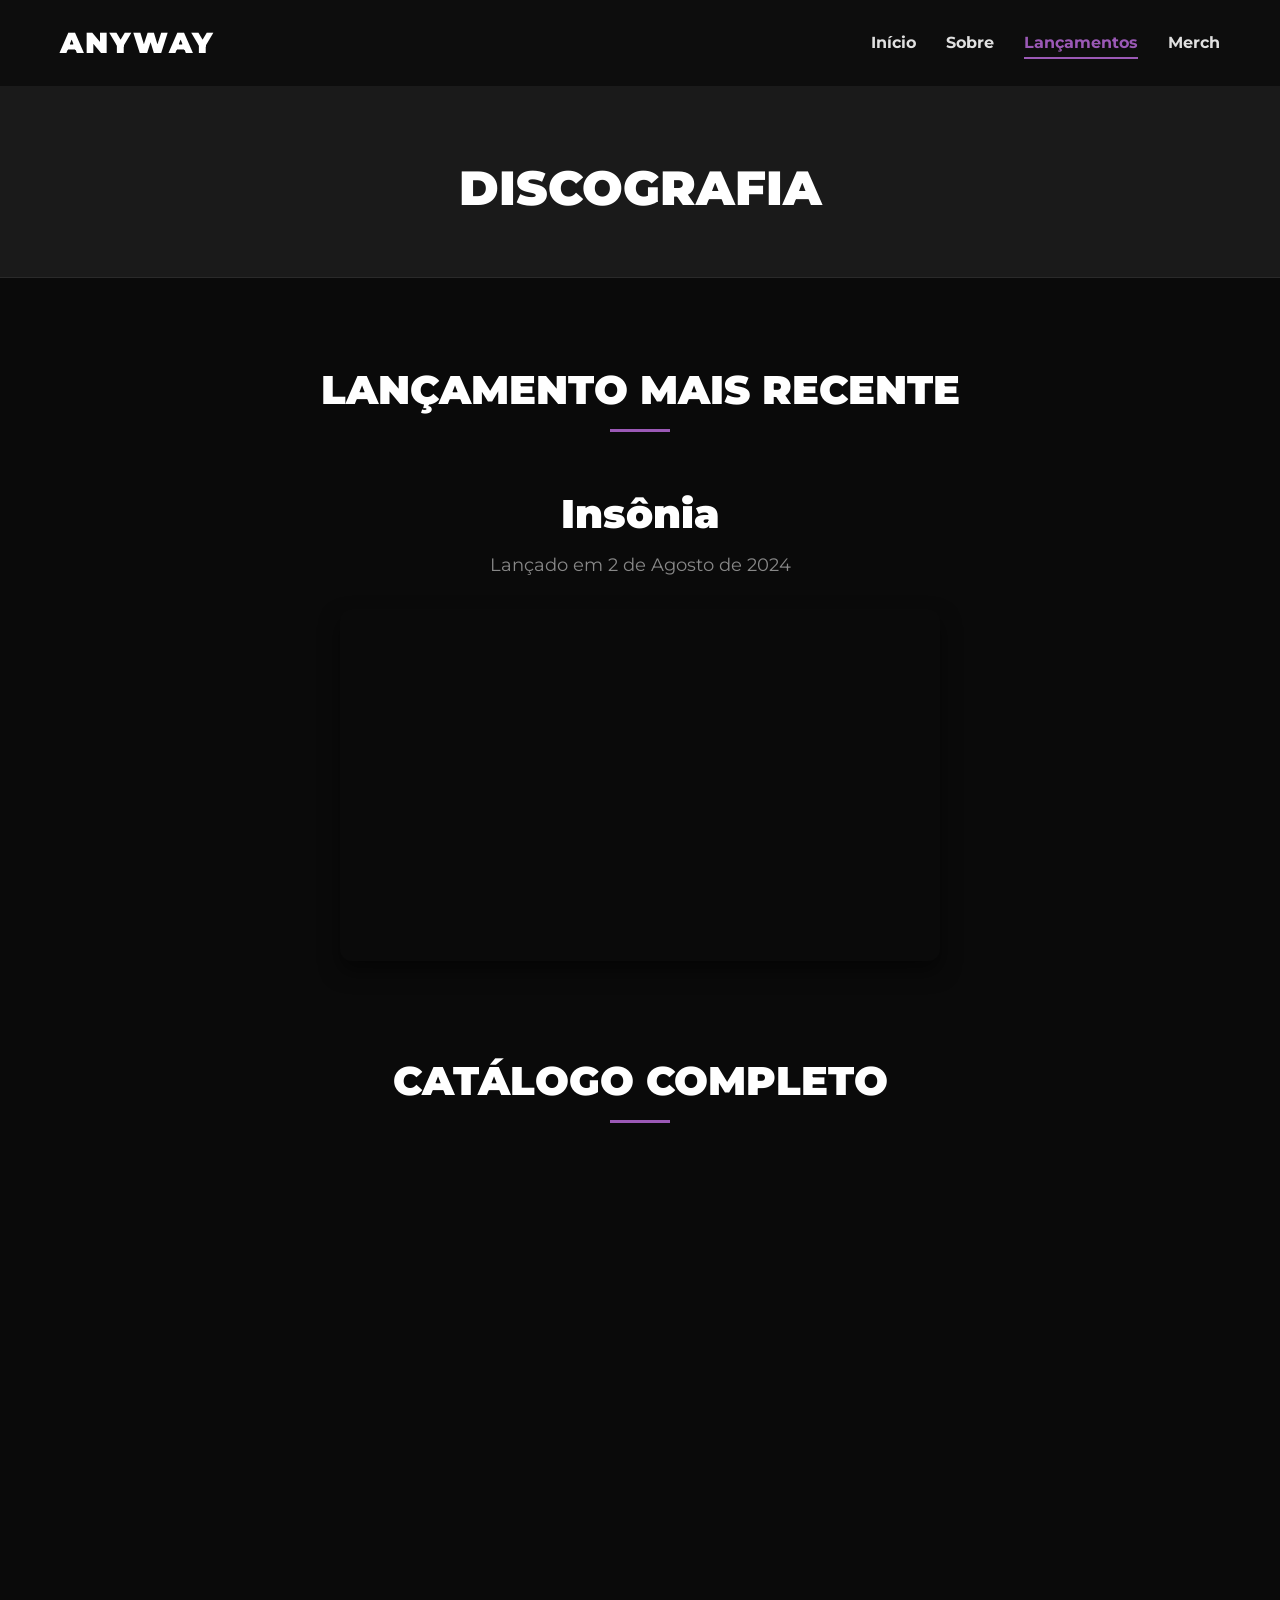
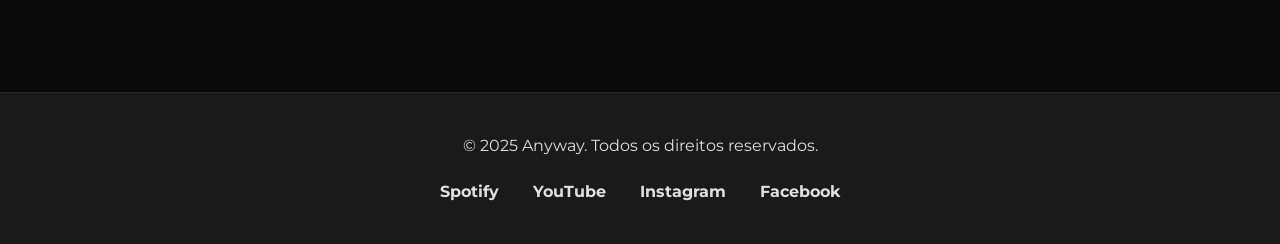
==== lancamentos.html @ 99555095 "Add files via upload" ====
<!DOCTYPE html>
<html lang="pt-br">
<head>
    <meta charset="UTF-8">
    <meta name="viewport" content="width=device-width, initial-scale=1.0">
    <title>Anyway - Lançamentos</title>
    <link rel="stylesheet" href="style.css">
    <link rel="preconnect" href="https://fonts.googleapis.com">
    <link rel="preconnect" href="https://fonts.gstatic.com" crossorigin>
    <link href="https://fonts.googleapis.com/css2?family=Montserrat:wght@400;700;900&display=swap" rel="stylesheet">
</head>
<body>

    <header class="main-header">
        <div class="container">
            <a href="index.html" class="band-logo">ANYWAY</a>
            <nav class="main-nav">
                <ul>
                    <li><a href="index.html">Início</a></li>
                    <li><a href="sobre.html">Sobre</a></li>
                    <li><a href="lancamentos.html" class="active">Lançamentos</a></li>
                    <li><a href="merch.html">Merch</a></li>
                </ul>
            </nav>
        </div>
    </header>

    <main>
        <section class="page-title-section">
            <div class="container">
                <h1>DISCOGRAFIA</h1>
            </div>
        </section>

        <div class="container page-content">
            
            <section class="section-block reveal">
                <h2 class="section-title">LANÇAMENTO MAIS RECENTE</h2>
                
                <div style="max-width: 600px; margin: 0 auto; text-align: center;">
                    <h3 style="font-size: 2.5rem; font-weight: 900; margin-bottom: 5px; color: var(--color-heading);">Insônia</h3>
                    <p style="color: #888; margin-bottom: 30px; font-size: 1.1rem;">Lançado em 2 de Agosto de 2024</p>
                    <iframe style="border-radius:12px; box-shadow: 0 10px 20px rgba(0,0,0,0.5);" src="https://open.spotify.com/embed/track/1YH6Pzb7WUKvdwqo5PkIpc?utm_source=generator" width="100%" height="352" frameBorder="0" allowfullscreen="" allow="autoplay; clipboard-write; encrypted-media; fullscreen; picture-in-picture" loading="lazy"></iframe>
                </div>
            </section>

            <section class="section-block reveal">
                <h2 class="section-title">CATÁLOGO COMPLETO</h2>
                
                <div class="releases-grid" style="grid-template-columns: repeat(auto-fit, minmax(300px, 1fr)); align-items: start;">
                    
                    <div class="release-embed-item reveal" style="transition: transform 0.3s ease;">
                        <iframe style="border-radius:12px" src="https://open.spotify.com/embed/track/1YH6Pzb7WUKvdwqo5PkIpc?utm_source=generator" width="100%" height="352" frameBorder="0" allowfullscreen="" allow="autoplay; clipboard-write; encrypted-media; fullscreen; picture-in-picture" loading="lazy"></iframe>
                    </div>

                    <div class="release-embed-item reveal" style="transition: transform 0.3s ease;">
                        <iframe data-testid="embed-iframe" style="border-radius:12px" src="https://open.spotify.com/embed/track/2dRu3EhPDrCPJc0m8TDuQn?utm_source=generator" width="100%" height="352" frameBorder="0" allowfullscreen="" allow="autoplay; clipboard-write; encrypted-media; fullscreen; picture-in-picture" loading="lazy"></iframe>
                    </div>

                </div>
            </section>
        </div>
    </main>

    <footer class="main-footer">
        <div class="container">
            <p>© 2025 Anyway. Todos os direitos reservados.</p>
            <div class="social-links">
                <a href="https://open.spotify.com/intl-pt/artist/21cmnCgzTt7ZYPJB0TRyvt?si=PkerDkOZT9qXnSkQQWX2hg" target="_blank">Spotify</a>
                <a href="https://www.youtube.com/@bandanyway" target="_blank">YouTube</a>
                <a href="https://www.instagram.com/bandanyway/" target="_blank">Instagram</a>
                <a href="#" target="_blank">Facebook</a>
            </div>
        </div>
    </footer>

    <script>
        // --- EFEITO DE REVEAL (FADE-IN NO SCROLL) ---
        const observer = new IntersectionObserver((entries) => {
            entries.forEach((entry) => {
                if (entry.isIntersecting) {
                    entry.target.classList.add('active');
                }
            });
        }, { threshold: 0.1 });

        const hiddenElements = document.querySelectorAll('.reveal');
        hiddenElements.forEach((el) => observer.observe(el));
    </script>

</body>
</html>
---- style.css ----
/* --- CONFIGURAÇÕES GLOBAIS E VARIÁVEIS --- */
:root {
    --color-background: #0a0a0a;
    --color-surface: #1a1a1a;
    --color-text: #e0e0e0;
    --color-heading: #ffffff;
    --color-accent: #9b59b6;
    --font-main: 'Montserrat', sans-serif;
}

/* --- RESET BÁSICO --- */
* {
    margin: 0;
    padding: 0;
    box-sizing: border-box;
}

body {
    font-family: var(--font-main);
    background-color: var(--color-background);
    color: var(--color-text);
    line-height: 1.6;
}

.container {
    max-width: 1200px;
    margin: 0 auto;
    padding: 0 20px;
}

h1, h2, h3 {
    color: var(--color-heading);
    font-weight: 700;
}

a {
    color: var(--color-accent);
    text-decoration: none;
    transition: color 0.3s ease;
}

a:hover {
    color: var(--color-heading);
}

img {
    max-width: 100%;
    height: auto;
    display: block;
}

.text-center {
    text-align: center;
    margin-top: 30px;
}

/* --- CABEÇALHO (HEADER) --- */
.main-header {
    background-color: rgba(10, 10, 10, 0.8);
    backdrop-filter: blur(10px);
    border-bottom: 1px solid var(--color-surface);
    padding: 20px 0;
    position: fixed;
    width: 100%;
    top: 0;
    z-index: 1000;
}

.main-header .container {
    display: flex;
    justify-content: space-between;
    align-items: center;
    position: relative;
}

.band-logo {
    font-size: 1.8rem;
    font-weight: 900;
    letter-spacing: 2px;
    color: var(--color-heading);
}

.band-logo:hover {
    color: var(--color-accent);
}

.main-nav ul {
    list-style: none;
    display: flex;
    gap: 30px;
}

.main-nav a {
    color: var(--color-text);
    font-weight: 700;
    font-size: 1rem;
    padding-bottom: 5px;
    border-bottom: 2px solid transparent;
}

.main-nav a:hover {
    color: var(--color-heading);
    border-bottom-color: var(--color-accent);
}

.main-nav a.active {
    color: var(--color-accent);
    border-bottom-color: var(--color-accent);
}

/* --- SEÇÃO HERO E EFEITO BLUR --- */
.hero-section {
    position: relative;
    height: 80vh;
    display: flex;
    align-items: center;
    justify-content: center;
    text-align: center;
    padding: 0 20px;
    margin-top: 80px;
    overflow: hidden;
}

.hero-image-placeholder {
    position: absolute;
    top: -5%;
    left: -5%;
    width: 110%;
    height: 110%;
    background: linear-gradient(rgba(0,0,0,0.6), rgba(10,10,10,0.9)), url('img/banda_toda.jpg') no-repeat center center/cover;
    z-index: -1;
    transition: filter 0.1s ease-out;
}

.hero-text h1 {
    font-size: 4rem;
    font-weight: 900;
    text-transform: uppercase;
    letter-spacing: 3px;
    margin-bottom: 10px;
}

.hero-text p {
    font-size: 1.2rem;
    margin-bottom: 30px;
}

.btn-cta {
    background-color: var(--color-accent);
    color: var(--color-heading);
    padding: 15px 30px;
    font-weight: 700;
    text-transform: uppercase;
    border-radius: 5px;
    transition: transform 0.3s ease, background-color 0.3s ease;
    border: none;
    cursor: pointer;
}

.btn-cta:hover {
    background-color: var(--color-heading);
    color: var(--color-background);
    transform: scale(1.05);
}

/* --- CONTEÚDO DA PÁGINA --- */
.page-content {
    padding: 80px 20px;
}

.section-block {
    margin-bottom: 80px;
}

.section-title {
    text-align: center;
    font-size: 2.5rem;
    font-weight: 900;
    margin-bottom: 50px;
    position: relative;
    padding-bottom: 10px;
}

.section-title::after {
    content: '';
    position: absolute;
    bottom: 0;
    left: 50%;
    transform: translateX(-50%);
    width: 60px;
    height: 3px;
    background-color: var(--color-accent);
}

/* --- GRID DE NOTÍCIAS --- */
.news-grid {
    display: grid;
    grid-template-columns: repeat(auto-fit, minmax(320px, 1fr));
    gap: 30px;
}

.news-item {
    background-color: var(--color-surface);
    border: 1px solid #2a2a2a;
    border-radius: 5px;
    overflow: hidden;
    transition: transform 0.3s ease, box-shadow 0.3s ease;
}

.news-item:hover {
    transform: translateY(-10px);
    box-shadow: 0 10px 20px rgba(0,0,0,0.5);
}

.news-image-placeholder {
    height: 250px;
    background-color: #000;
    display: flex;
    align-items: center;
    justify-content: center;
    font-style: italic;
    background-size: cover;
    background-position: center;
}

.news-content {
    padding: 25px;
}

.news-content h3 {
    margin-bottom: 10px;
    font-size: 1.4rem;
}

.news-date {
    font-size: 0.8rem;
    color: #888;
    margin-bottom: 15px;
}

.read-more {
    display: inline-block;
    margin-top: 15px;
    font-weight: 700;
}

/* --- BOTÃO SECUNDÁRIO --- */
.btn-secondary {
    border: 2px solid var(--color-accent);
    color: var(--color-accent);
    padding: 12px 25px;
    font-weight: 700;
    text-transform: uppercase;
    border-radius: 5px;
    display: inline-block;
}

.btn-secondary:hover {
    background-color: var(--color-accent);
    color: var(--color-heading);
}

/* --- RODAPÉ (FOOTER) --- */
.main-footer {
    background-color: var(--color-surface);
    padding: 40px 0;
    border-top: 1px solid #2a2a2a;
    text-align: center;
}

.main-footer .container {
    display: flex;
    flex-direction: column;
    align-items: center;
    gap: 20px;
}

.social-links a {
    margin: 0 15px;
    color: var(--color-text);
    font-weight: 700;
}

/* --- ESTILOS PÁGINA SOBRE --- */
.page-title-section {
    padding-top: 150px;
    padding-bottom: 50px;
    background-color: var(--color-surface);
    text-align: center;
    border-bottom: 1px solid #2a2a2a;
}

.page-title-section h1 {
    font-size: 3rem;
    font-weight: 900;
}

.left-aligned {
    text-align: left;
}
.left-aligned::after {
    left: 0;
    transform: translateX(0);
}

.about-flex-container {
    display: flex;
    gap: 50px;
    align-items: flex-start;
}

.about-image {
    flex-basis: 40%;
    min-width: 300px;
}

.about-text {
    flex-basis: 60%;
}

.about-text p {
    margin-bottom: 20px;
}

.member-slider {
    position: relative;
    max-width: 800px;
    margin: 0 auto;
    background-color: var(--color-surface);
    padding: 40px;
    border: 1px solid #2a2a2a;
    border-radius: 5px;
    overflow: hidden;
}

.slide {
    display: none;
    text-align: center;
    animation: fadeIn 0.6s;
}

.slide.active {
    display: block;
}

@keyframes fadeIn {
    from { opacity: 0; }
    to { opacity: 1; }
}

.slide-photo {
    max-width: 300px;
    height: 300px;
    margin: 0 auto 30px auto;
}

.slide-photo img {
    width: 100%;
    height: 100%;
    object-fit: cover;
    border-radius: 50%;
    border: 4px solid var(--color-accent);
}

.slide-info h3 {
    font-size: 2rem;
    font-weight: 900;
}

.slide-info .member-role {
    display: block;
    color: var(--color-accent);
    font-weight: 700;
    margin-bottom: 20px;
    text-transform: uppercase;
}

.slider-btn {
    position: absolute;
    top: 50%;
    transform: translateY(-50%);
    background-color: rgba(10, 10, 10, 0.5);
    border: 1px solid #444;
    color: var(--color-heading);
    font-size: 1.5rem;
    font-weight: bold;
    cursor: pointer;
    padding: 10px 15px;
    border-radius: 50%;
    z-index: 10;
    transition: background-color 0.3s ease;
}

.slider-btn:hover {
    background-color: var(--color-accent);
}

#prevBtn {
    left: 20px;
}

#nextBtn {
    right: 20px;
}

.contact-grid {
    display: grid;
    grid-template-columns: 1fr 1fr;
    gap: 30px;
}

.contact-card {
    background-color: var(--color-surface);
    border: 1px solid #2a2a2a;
    padding: 30px;
    text-align: center;
    border-radius: 5px;
}

.contact-card h4 {
    font-size: 1.5rem;
    margin-bottom: 15px;
    color: var(--color-heading);
}

.contact-card p {
    margin-bottom: 20px;
}

.contact-card a {
    font-weight: bold;
    font-size: 1.1rem;
}

/* --- ESTILOS PÁGINA LANÇAMENTOS --- */
.featured-release {
    display: flex;
    gap: 40px;
    align-items: center;
    background-color: var(--color-surface);
    padding: 40px;
    border: 1px solid #2a2a2a;
    border-radius: 5px;
}

.featured-release-cover {
    flex-basis: 40%;
    min-width: 300px;
}
.featured-release-cover img {
    border-radius: 5px;
}

.featured-release-player {
    flex-basis: 60%;
}

.featured-release-player h3 {
    font-size: 2rem;
    font-weight: 900;
    margin-bottom: 5px;
}

.featured-release-player p {
    color: #888;
    margin-bottom: 20px;
}

.releases-grid {
    display: grid;
    grid-template-columns: repeat(auto-fit, minmax(250px, 1fr));
    gap: 30px;
}

.release-item {
    position: relative;
    overflow: hidden;
    border-radius: 5px;
}

.release-cover {
    transition: transform 0.4s ease;
}

.release-item:hover .release-cover {
    transform: scale(1.1);
}

.release-info {
    position: absolute;
    bottom: 0;
    left: 0;
    width: 100%;
    padding: 20px;
    background: linear-gradient(to top, rgba(0,0,0,0.9), transparent);
    color: var(--color-heading);
    transform: translateY(100%);
    transition: transform 0.4s ease;
}

.release-item:hover .release-info {
    transform: translateY(0);
}

.release-title {
    font-size: 1.5rem;
    font-weight: 700;
    margin: 0;
}

.release-year {
    font-size: 1rem;
    color: var(--color-text);
    margin-bottom: 15px;
}

.btn-listen {
    background-color: var(--color-accent);
    color: var(--color-heading);
    padding: 10px 20px;
    border-radius: 5px;
    font-weight: 700;
    text-transform: uppercase;
    display: inline-block;
    opacity: 0;
    transition: opacity 0.4s ease;
}

.release-item:hover .btn-listen {
    opacity: 1;
}

/* --- ESTILOS PÁGINA MERCH E PRODUTO --- */
.store-filters {
    display: flex;
    justify-content: center;
    gap: 15px;
    margin-bottom: 40px;
    flex-wrap: wrap;
}

.filter-btn {
    background-color: transparent;
    border: 2px solid var(--color-surface);
    color: var(--color-text);
    padding: 10px 20px;
    border-radius: 25px;
    cursor: pointer;
    font-weight: 700;
    transition: all 0.3s ease;
}

.filter-btn:hover, .filter-btn.active {
    border-color: var(--color-accent);
    color: var(--color-heading);
}

/* Grid e cards com tamanho controlado para uniformidade */
.products-grid {
    display: grid;
    grid-template-columns: repeat(auto-fill, minmax(280px, 1fr));
    gap: 30px;
    justify-content: center;
}

.product-card-link {
    text-decoration: none;
    color: inherit;
    display: block;
    max-width: 320px; /* Largura máxima do card */
    margin: 0 auto;
    width: 100%;
}

.product-card {
    transition: transform 0.3s ease, box-shadow 0.3s ease;
    height: 100%; /* Garante que o card preencha a altura da grid row */
    display: flex;
    flex-direction: column;
}

.product-card:hover {
    transform: translateY(-10px);
    box-shadow: 0 10px 20px rgba(0,0,0,0.5);
}

/* NOVA LÓGICA PARA UNIFORMIZAR O TAMANHO DAS IMAGENS */
.product-image-container {
    position: relative;
    overflow: hidden;
    border-radius: 5px 5px 0 0;
    height: 320px; /* Força uma altura padrão para todos os produtos */
    background-color: var(--color-surface); /* Fundo padrão para preencher espaços vazios */
    display: flex;
    align-items: center;
    justify-content: center;
}

.product-image,
.product-image-hover {
    width: 100%;
    height: 100%; /* Força a imagem a preencher a altura do contêiner */
    object-fit: cover; /* A imagem é enquadrada e cortada para preencher o espaço sem esticar. */
    transition: opacity 0.4s ease;
    position: absolute; /* Para o hover funcionar perfeitamente em cima da outra */
    top: 0;
    left: 0;
}

.product-image-hover {
    opacity: 0;
}

/* Correção do efeito fantasma, garantindo que a imagem principal suma totalmente */
.product-card:hover .product-image {
    opacity: 0;
}

.product-card:hover .product-image-hover {
    opacity: 1;
}

.product-info {
    background-color: var(--color-surface);
    padding: 20px;
    text-align: center;
    border-radius: 0 0 5px 5px;
    flex-grow: 1; /* Faz a área de info preencher a altura restante */
    display: flex;
    flex-direction: column;
    justify-content: space-between;
}

.product-name {
    font-size: 1.2rem;
    margin-bottom: 10px;
    color: var(--color-heading);
}

.product-price {
    font-size: 1.5rem;
    color: var(--color-accent);
    font-weight: 900;
    margin-bottom: 20px;
}

.btn-details {
    display: inline-block;
    border: 2px solid var(--color-accent);
    color: var(--color-accent);
    padding: 12px 25px;
    width: 100%; /* Preenche a largura do card */
    font-weight: 700;
    text-transform: uppercase;
    border-radius: 5px;
    transition: all 0.3s ease;
}

.product-card:hover .btn-details {
    background-color: var(--color-accent);
    color: var(--color-heading);
}

/* Estilos específicos para a página interna de detalhes do produto */
.product-details-grid {
    display: grid;
    grid-template-columns: 1fr 1fr;
    gap: 50px;
    padding-top: 50px;
}

.product-gallery {
    position: relative;
    width: 100%;
    border-radius: 5px;
    overflow: hidden;
    box-shadow: 0 5px 15px rgba(0,0,0,0.3);
}

.gallery-slide {
    display: none;
    width: 100%;
}

.gallery-slide.active {
    display: block;
}

.gallery-btn {
    position: absolute;
    top: 50%;
    transform: translateY(-50%);
    background-color: rgba(10, 10, 10, 0.7);
    border: 1px solid #444;
    color: var(--color-heading);
    font-size: 1.5rem;
    font-weight: bold;
    cursor: pointer;
    padding: 10px 15px;
    border-radius: 50%;
    z-index: 10;
    transition: background-color 0.3s ease;
}

.gallery-btn:hover {
    background-color: var(--color-accent);
}

#prevGalleryBtn { left: 10px; }
#nextGalleryBtn { right: 10px; }

.product-page-title {
    font-size: 2.5rem;
    font-weight: 900;
    margin-bottom: 10px;
}

.product-page-price {
    font-size: 1.8rem;
    color: var(--color-accent);
    margin-bottom: 20px;
    font-weight: 700;
}

.product-page-description {
    margin-bottom: 30px;
}

.form-divider {
    border: none;
    height: 1px;
    background-color: #2a2a2a;
    margin: 30px 0;
}

.form-group {
    margin-bottom: 20px;
}

.form-group label {
    display: block;
    margin-bottom: 8px;
    font-weight: 700;
    color: var(--color-text);
}

.form-group input,
.form-group select {
    width: 100%;
    padding: 12px;
    background-color: var(--color-surface);
    border: 1px solid #2a2a2a;
    border-radius: 5px;
    color: var(--color-heading);
    font-size: 1rem;
}

#submitButton {
    width: 100%;
    margin-top: 20px;
}

/* --- ANIMAÇÕES DE SCROLL (REVEAL) --- */
.reveal {
    opacity: 0;
    transform: translateY(40px);
    transition: all 0.8s ease-out;
}

.reveal.active {
    opacity: 1;
    transform: translateY(0);
}

/* --- RESPONSIVIDADE --- */
@media (max-width: 992px) {
    .about-flex-container {
        flex-direction: column;
    }
    .featured-release {
        flex-direction: column;
    }
    .featured-release-cover {
        width: 100%;
        max-width: 500px;
    }
    .product-details-grid {
        grid-template-columns: 1fr;
    }
}

@media (max-width: 768px) {
    .main-header .container {
        flex-direction: column;
        gap: 20px;
    }
    .hero-text h1 {
        font-size: 2.5rem;
    }
    .contact-grid {
        grid-template-columns: 1fr;
    }
}
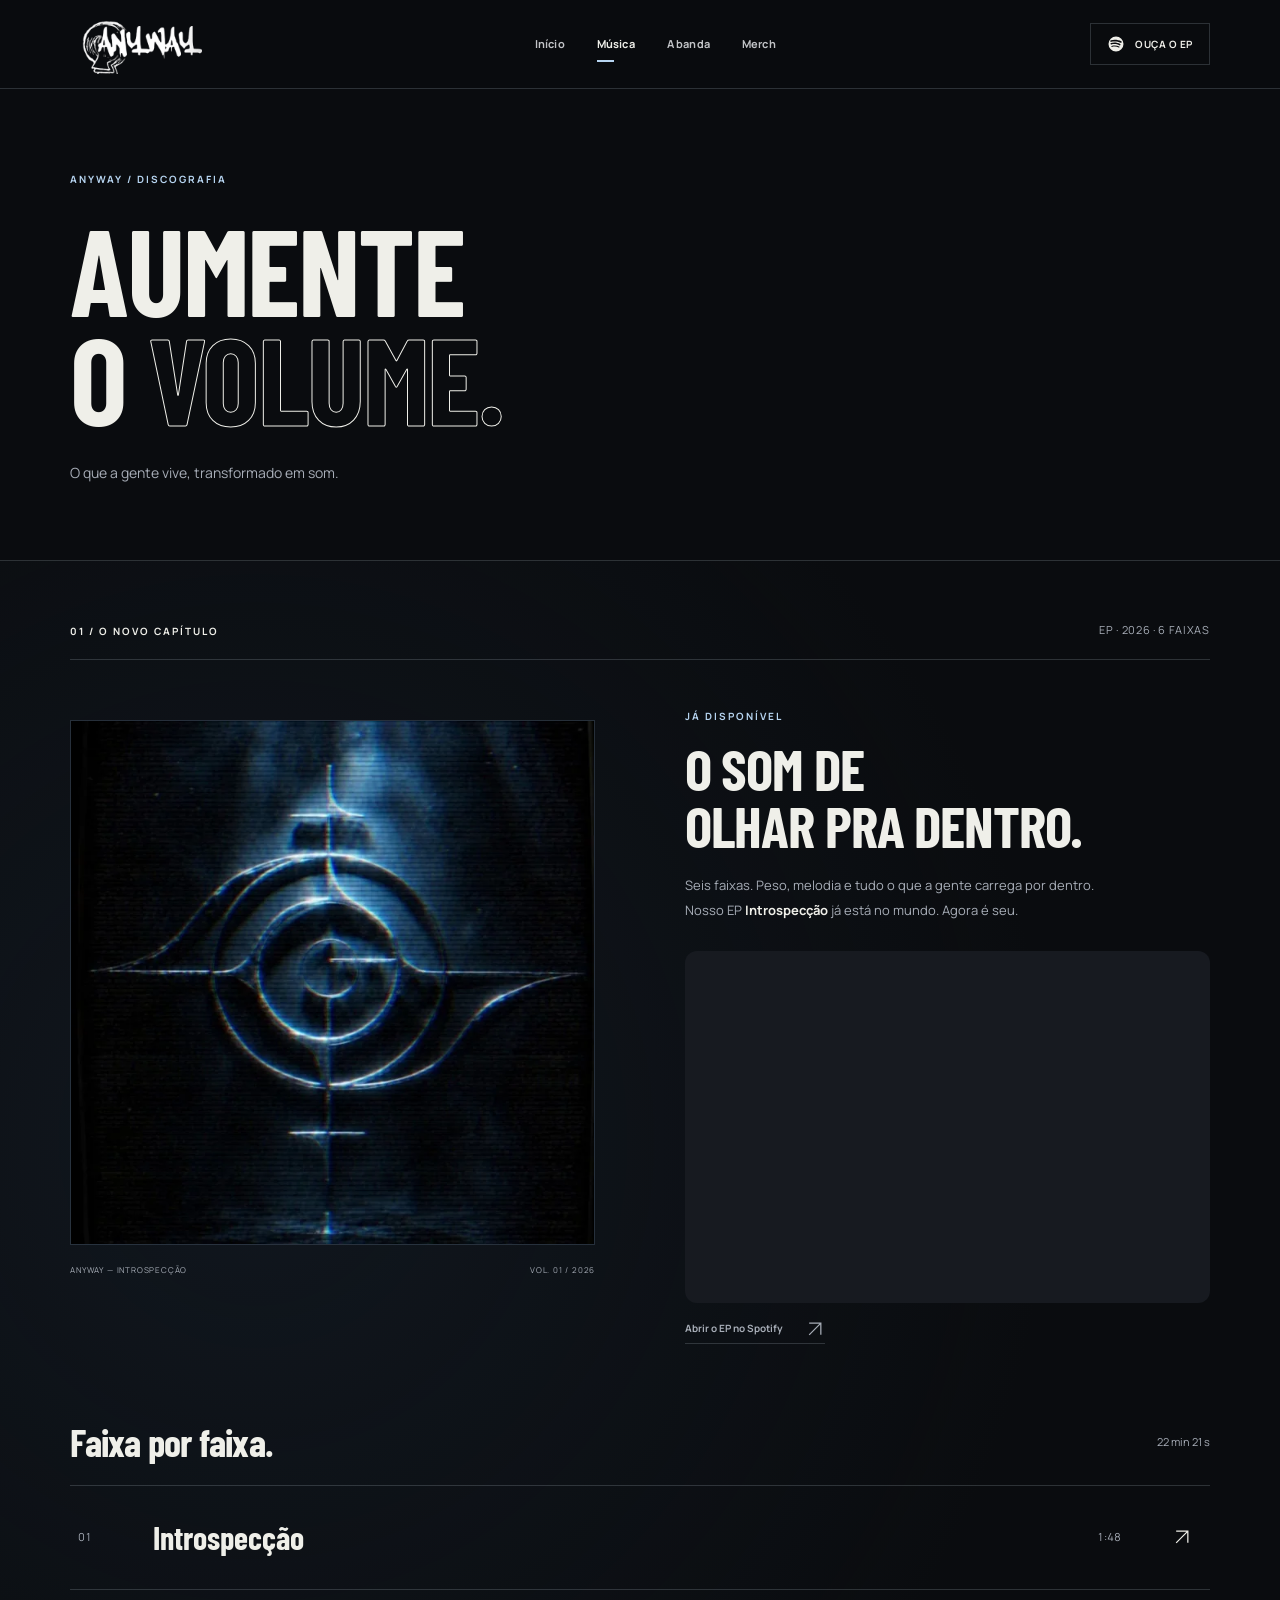
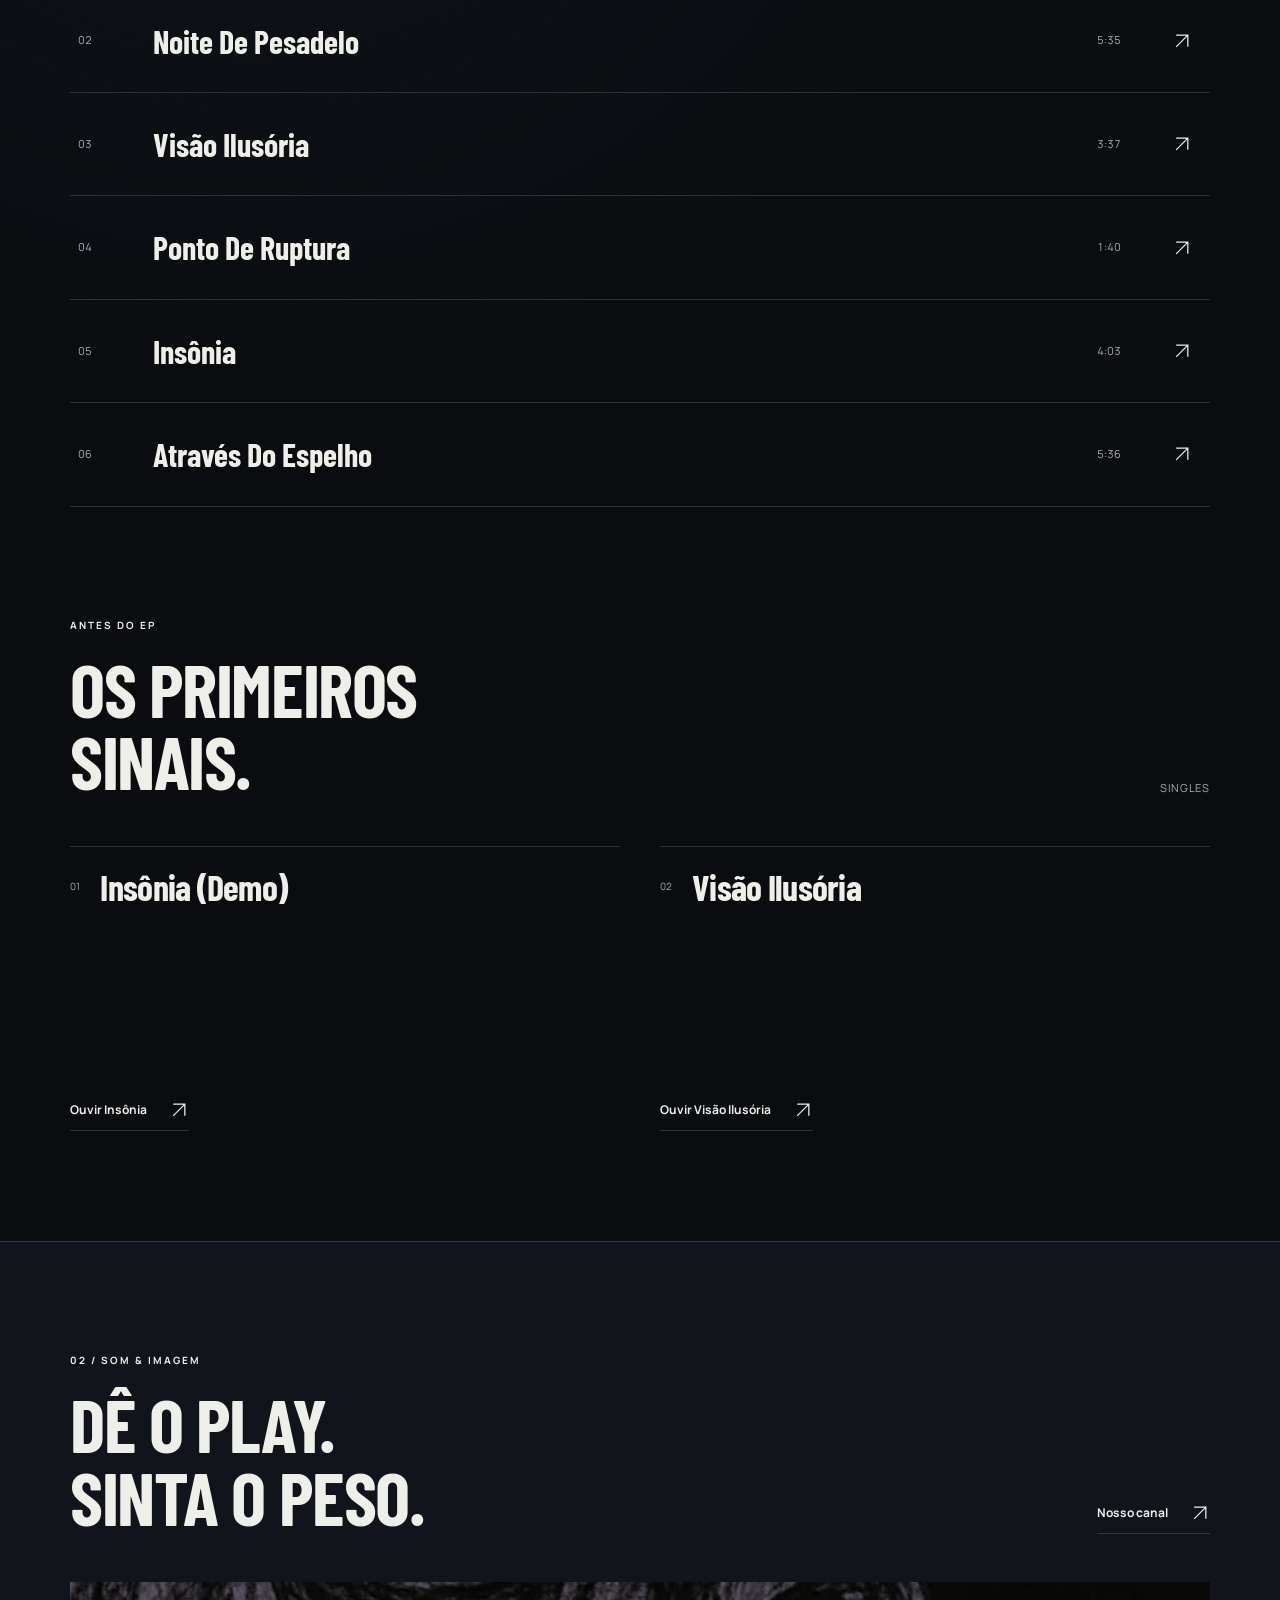
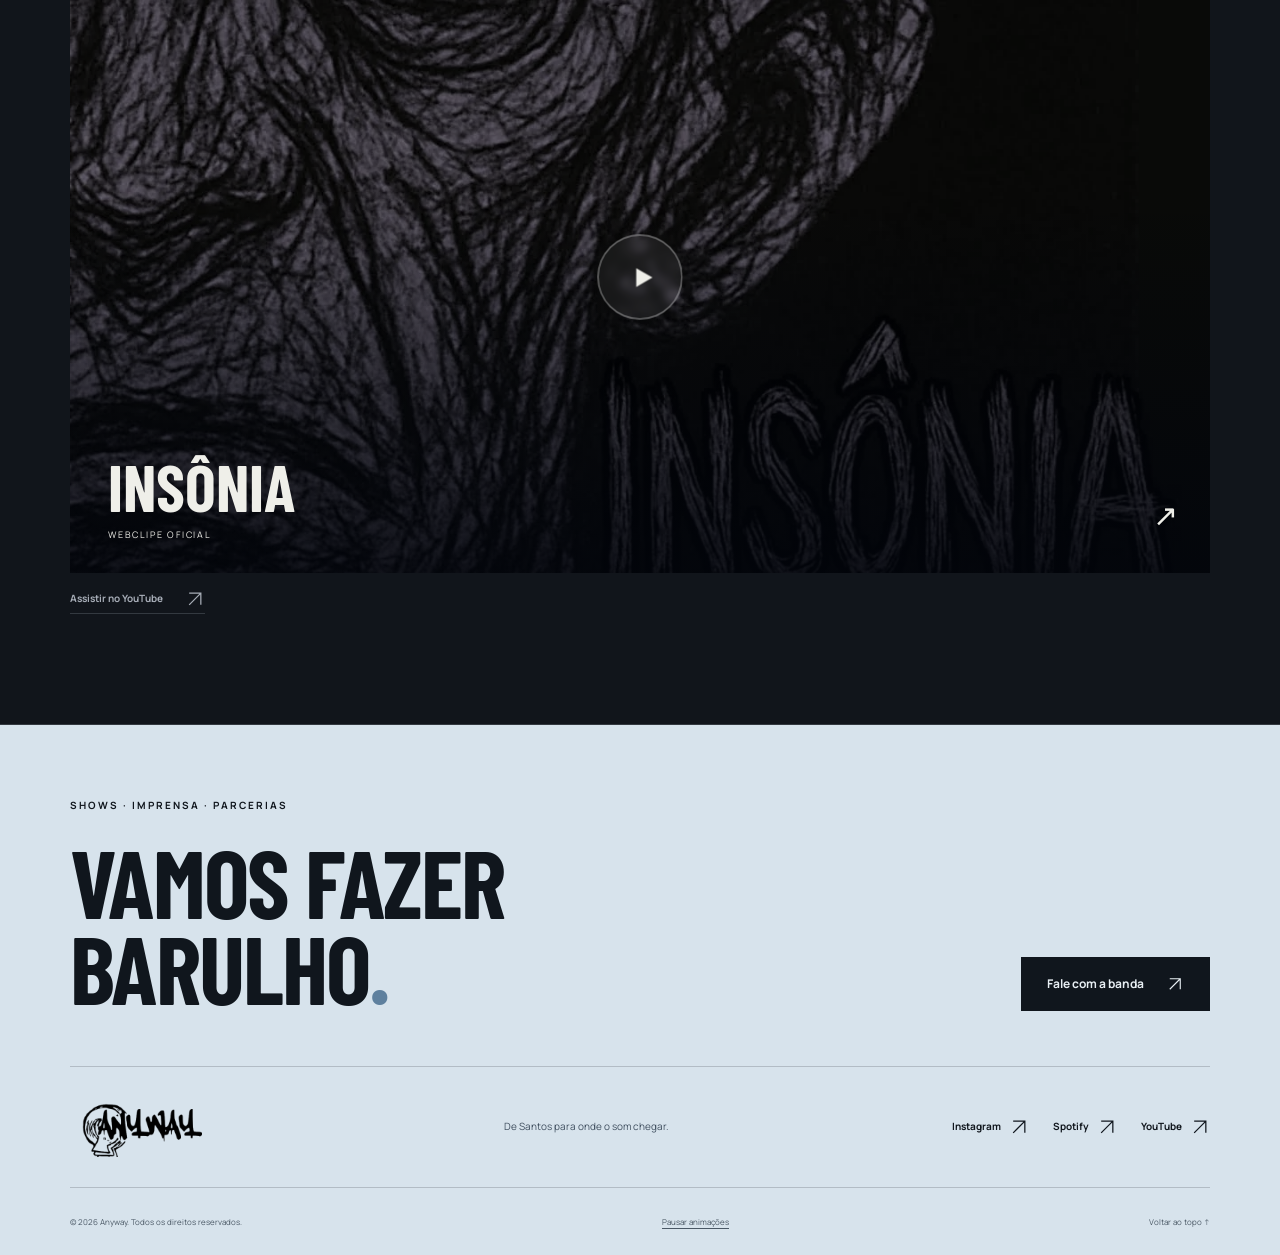
==== commit a2cc0a63: "Redesign Anyway site around Introspecção EP Modernize all pages with responsive layouts, parallax an" ====
--- a/lancamentos.html
+++ b/lancamentos.html
@@ -1,92 +1,261 @@
-<!DOCTYPE html>
-<html lang="pt-br">
-<head>
-    <meta charset="UTF-8">
-    <meta name="viewport" content="width=device-width, initial-scale=1.0">
-    <title>Anyway - Lançamentos</title>
-    <link rel="stylesheet" href="style.css">
-    <link rel="preconnect" href="https://fonts.googleapis.com">
-    <link rel="preconnect" href="https://fonts.gstatic.com" crossorigin>
-    <link href="https://fonts.googleapis.com/css2?family=Montserrat:wght@400;700;900&display=swap" rel="stylesheet">
-</head>
-<body>
-
-    <header class="main-header">
-        <div class="container">
-            <a href="index.html" class="band-logo">ANYWAY</a>
-            <nav class="main-nav">
-                <ul>
-                    <li><a href="index.html">Início</a></li>
-                    <li><a href="sobre.html">Sobre</a></li>
-                    <li><a href="lancamentos.html" class="active">Lançamentos</a></li>
-                    <li><a href="merch.html">Merch</a></li>
-                </ul>
-            </nav>
-        </div>
-    </header>
-
-    <main>
-        <section class="page-title-section">
-            <div class="container">
-                <h1>DISCOGRAFIA</h1>
-            </div>
-        </section>
-
-        <div class="container page-content">
-            
-            <section class="section-block reveal">
-                <h2 class="section-title">LANÇAMENTO MAIS RECENTE</h2>
-                
-                <div style="max-width: 600px; margin: 0 auto; text-align: center;">
-                    <h3 style="font-size: 2.5rem; font-weight: 900; margin-bottom: 5px; color: var(--color-heading);">Insônia</h3>
-                    <p style="color: #888; margin-bottom: 30px; font-size: 1.1rem;">Lançado em 2 de Agosto de 2024</p>
-                    <iframe style="border-radius:12px; box-shadow: 0 10px 20px rgba(0,0,0,0.5);" src="https://open.spotify.com/embed/track/1YH6Pzb7WUKvdwqo5PkIpc?utm_source=generator" width="100%" height="352" frameBorder="0" allowfullscreen="" allow="autoplay; clipboard-write; encrypted-media; fullscreen; picture-in-picture" loading="lazy"></iframe>
-                </div>
-            </section>
-
-            <section class="section-block reveal">
-                <h2 class="section-title">CATÁLOGO COMPLETO</h2>
-                
-                <div class="releases-grid" style="grid-template-columns: repeat(auto-fit, minmax(300px, 1fr)); align-items: start;">
-                    
-                    <div class="release-embed-item reveal" style="transition: transform 0.3s ease;">
-                        <iframe style="border-radius:12px" src="https://open.spotify.com/embed/track/1YH6Pzb7WUKvdwqo5PkIpc?utm_source=generator" width="100%" height="352" frameBorder="0" allowfullscreen="" allow="autoplay; clipboard-write; encrypted-media; fullscreen; picture-in-picture" loading="lazy"></iframe>
-                    </div>
-
-                    <div class="release-embed-item reveal" style="transition: transform 0.3s ease;">
-                        <iframe data-testid="embed-iframe" style="border-radius:12px" src="https://open.spotify.com/embed/track/2dRu3EhPDrCPJc0m8TDuQn?utm_source=generator" width="100%" height="352" frameBorder="0" allowfullscreen="" allow="autoplay; clipboard-write; encrypted-media; fullscreen; picture-in-picture" loading="lazy"></iframe>
-                    </div>
-
-                </div>
-            </section>
-        </div>
-    </main>
-
-    <footer class="main-footer">
-        <div class="container">
-            <p>© 2025 Anyway. Todos os direitos reservados.</p>
-            <div class="social-links">
-                <a href="https://open.spotify.com/intl-pt/artist/21cmnCgzTt7ZYPJB0TRyvt?si=PkerDkOZT9qXnSkQQWX2hg" target="_blank">Spotify</a>
-                <a href="https://www.youtube.com/@bandanyway" target="_blank">YouTube</a>
-                <a href="https://www.instagram.com/bandanyway/" target="_blank">Instagram</a>
-                <a href="#" target="_blank">Facebook</a>
-            </div>
-        </div>
-    </footer>
-
-    <script>
-        // --- EFEITO DE REVEAL (FADE-IN NO SCROLL) ---
-        const observer = new IntersectionObserver((entries) => {
-            entries.forEach((entry) => {
-                if (entry.isIntersecting) {
-                    entry.target.classList.add('active');
-                }
-            });
-        }, { threshold: 0.1 });
-
-        const hiddenElements = document.querySelectorAll('.reveal');
-        hiddenElements.forEach((el) => observer.observe(el));
-    </script>
-
-</body>
-</html>+<!DOCTYPE html>
+<html lang="pt-BR">
+  <head>
+    <meta charset="UTF-8">
+    <meta name="viewport" content="width=device-width, initial-scale=1">
+    <meta name="theme-color" content="#0a0c0f">
+    <title>Música | Anyway — Introspecção</title>
+    <meta name="description" content="Ouça Introspecção, o EP da Anyway: seis faixas, incluindo Noite De Pesadelo, Visão Ilusória, Ponto De Ruptura, Insônia e Através Do Espelho.">
+    <link rel="canonical" href="https://bandanyway.com.br/lancamentos.html">
+    <meta property="og:type" content="website">
+    <meta property="og:locale" content="pt_BR">
+    <meta property="og:site_name" content="Anyway">
+    <meta property="og:title" content="Música | Anyway — Introspecção">
+    <meta property="og:description" content="Ouça Introspecção, o EP da Anyway: seis faixas, incluindo Noite De Pesadelo, Visão Ilusória, Ponto De Ruptura, Insônia e Através Do Espelho.">
+    <meta property="og:url" content="https://bandanyway.com.br/lancamentos.html">
+    <meta property="og:image" content="https://bandanyway.com.br/img/optimized/banda_toda.webp">
+    <meta property="og:image:alt" content="Os integrantes da banda Anyway">
+    <meta name="twitter:card" content="summary_large_image">
+    <link rel="icon" type="image/png" href="img/logo.png">
+    <link rel="preload" href="fonts/barlow-condensed-700.ttf" as="font" type="font/ttf" crossorigin>
+    <link rel="stylesheet" href="style.css?v=20261117">
+    <script src="js/catalogo.js?v=20261117" defer></script>
+    <script src="js/app.js?v=20261117" defer></script>
+    <script type="application/ld+json">{"@context": "https://schema.org", "@type": "MusicAlbum", "name": "Introspecção", "byArtist": {"@type": "MusicGroup", "name": "Anyway"}, "numTracks": 6, "albumReleaseType": "https://schema.org/EPRelease", "url": "https://open.spotify.com/album/0spaoQvWEuGP67r1fBMhmv", "image": "https://bandanyway.com.br/img/optimized/introspeccao.webp", "track": [{"@type": "MusicRecording", "name": "Introspecção", "url": "https://open.spotify.com/track/41JCnR9Eu5HaYlaEsRvs3H"}, {"@type": "MusicRecording", "name": "Noite De Pesadelo", "url": "https://open.spotify.com/track/7wammG3tE1yZsFAW9ntSvy"}, {"@type": "MusicRecording", "name": "Visão Ilusória", "url": "https://open.spotify.com/track/4X6h1g707tDmIHgMWwvmQH"}, {"@type": "MusicRecording", "name": "Ponto De Ruptura", "url": "https://open.spotify.com/track/0CX4BeoNDyVG8u6lYtuzrO"}, {"@type": "MusicRecording", "name": "Insônia", "url": "https://open.spotify.com/track/4buZVxiFuqRtR5z0ZBUQ4R"}, {"@type": "MusicRecording", "name": "Através Do Espelho", "url": "https://open.spotify.com/track/212u3AZA05jV1mynDfqZHI"}]}</script>
+  </head>
+  <body class="">
+    <a class="skip-link" href="#conteudo">Pular para o conteúdo</a>
+    <header class="site-header" id="topo">
+      <div class="shell header-inner">
+        <a class="brand" href="index.html" aria-label="Anyway — início">
+          <img src="img/optimized/logo.webp" alt="Anyway" class="" loading="eager" decoding="async" width="150" height="150">
+        </a>
+        <button class="menu-toggle" type="button" aria-expanded="false" aria-controls="main-nav" aria-label="Abrir menu" hidden>
+          <span></span>
+          <span></span>
+        </button>
+        <nav class="main-nav" id="main-nav" aria-label="Navegação principal">
+          <a href="index.html">Início</a>
+          <a href="lancamentos.html" aria-current="page">Música</a>
+          <a href="sobre.html">A banda</a>
+          <a href="merch.html">Merch</a>
+          <a href="#contato" class="nav-contact">Contato <svg class="arrow-icon" viewbox="0 0 24 24" fill="none" stroke="currentColor" stroke-width="1.5" aria-hidden="true">
+              <path d="M5 19 19 5M5 5h14v14"></path>
+            </svg>
+          </a>
+        </nav>
+        <a class="header-listen" href="https://open.spotify.com/album/0spaoQvWEuGP67r1fBMhmv" target="_blank" rel="noopener noreferrer">
+          <svg viewbox="0 0 24 24" fill="currentColor" aria-hidden="true">
+            <path d="M12 2a10 10 0 1 0 0 20 10 10 0 0 0 0-20Zm4.6 14.4a.75.75 0 0 1-1 .3c-2.5-1.5-5.6-1.8-9.1-.8a.75.75 0 0 1-.4-1.4c3.9-1.1 7.4-.8 10.2.9.4.2.5.7.3 1Zm1.3-3a.9.9 0 0 1-1.3.3c-2.9-1.8-7.3-2.3-10.7-1.2a.9.9 0 1 1-.6-1.7c3.9-1.3 8.9-.7 12.3 1.3.4.3.6.9.3 1.3Zm.1-3.1c-3.4-2-9-2.2-12.2-1.2a1.1 1.1 0 0 1-.7-2.1C8.9 5.8 15 6 19.1 8.4a1.1 1.1 0 0 1-1.1 1.9Z"></path>
+          </svg> Ouça o EP</a>
+      </div>
+      <div class="scroll-progress" aria-hidden="true"></div>
+    </header>
+    <main id="conteudo">
+      <section class="page-intro shell">
+        <p class="eyebrow">Anyway / Discografia</p>
+        <h1>AUMENTE<br>O <span class="outline-text">VOLUME.</span>
+        </h1>
+        <p>O que a gente vive, transformado em som.</p>
+      </section>
+      <section class="section ep-section" id="ouvir" aria-labelledby="ep-title">
+        <div class="shell">
+          <div class="section-heading reveal">
+            <p class="eyebrow">01 / O novo capítulo</p>
+            <span class="section-note">EP · 2026 · 6 faixas</span>
+          </div>
+          <div class="ep-grid">
+            <div class="ep-art reveal">
+              <a href="https://open.spotify.com/album/0spaoQvWEuGP67r1fBMhmv" target="_blank" rel="noopener noreferrer" aria-label="Ouvir Introspecção no Spotify">
+                <img src="img/optimized/introspeccao.webp" alt="Capa do EP Introspecção: símbolo circular branco sobre textura azul e preta" class="" loading="lazy" decoding="async" width="640" height="640">
+              </a>
+              <div class="art-caption">
+                <span>ANYWAY — INTROSPECÇÃO</span>
+                <span>VOL. 01 / 2026</span>
+              </div>
+            </div>
+            <div class="ep-copy reveal">
+              <p class="eyebrow accent">Já disponível</p>
+              <h2 id="ep-title">O SOM DE<br>OLHAR PRA DENTRO.</h2>
+              <p>Seis faixas. Peso, melodia e tudo o que a gente carrega por dentro. Nosso EP <strong>Introspecção</strong> já está no mundo. Agora é seu.</p>
+              <div class="spotify-wrap">
+                <iframe data-testid="embed-iframe" title="Ouça o EP Introspecção, da Anyway, no Spotify" src="https://open.spotify.com/embed/album/0spaoQvWEuGP67r1fBMhmv?utm_source=generator&amp;si=c56fe94a5fe8434d&amp;theme=0" width="100%" height="352" allowfullscreen allow="autoplay; clipboard-write; encrypted-media; fullscreen; picture-in-picture" loading="lazy"></iframe>
+              </div>
+              <p class="embed-fallback">
+                <a class="text-link" href="https://open.spotify.com/album/0spaoQvWEuGP67r1fBMhmv" target="_blank" rel="noopener noreferrer">Abrir o EP no Spotify <svg class="arrow-icon" viewbox="0 0 24 24" fill="none" stroke="currentColor" stroke-width="1.5" aria-hidden="true">
+                    <path d="M5 19 19 5M5 5h14v14"></path>
+                  </svg>
+                </a>
+              </p>
+            </div>
+          </div>
+          <div class="tracklist-heading">
+            <h3>Faixa por faixa.</h3>
+            <span>22 min 21 s</span>
+          </div>
+          <div class="tracklist">
+            <a class="track" href="https://open.spotify.com/track/41JCnR9Eu5HaYlaEsRvs3H" target="_blank" rel="noopener noreferrer" aria-label="Ouvir Introspecção no Spotify">
+              <span class="track-number">01</span>
+              <span class="track-title">Introspecção</span>
+              <span class="track-duration">1:48</span>
+              <svg class="arrow-icon" viewbox="0 0 24 24" fill="none" stroke="currentColor" stroke-width="1.5" aria-hidden="true">
+                <path d="M5 19 19 5M5 5h14v14"></path>
+              </svg>
+            </a>
+            <a class="track" href="https://open.spotify.com/track/7wammG3tE1yZsFAW9ntSvy" target="_blank" rel="noopener noreferrer" aria-label="Ouvir Noite De Pesadelo no Spotify">
+              <span class="track-number">02</span>
+              <span class="track-title">Noite De Pesadelo</span>
+              <span class="track-duration">5:35</span>
+              <svg class="arrow-icon" viewbox="0 0 24 24" fill="none" stroke="currentColor" stroke-width="1.5" aria-hidden="true">
+                <path d="M5 19 19 5M5 5h14v14"></path>
+              </svg>
+            </a>
+            <a class="track" href="https://open.spotify.com/track/4X6h1g707tDmIHgMWwvmQH" target="_blank" rel="noopener noreferrer" aria-label="Ouvir Visão Ilusória no Spotify">
+              <span class="track-number">03</span>
+              <span class="track-title">Visão Ilusória</span>
+              <span class="track-duration">3:37</span>
+              <svg class="arrow-icon" viewbox="0 0 24 24" fill="none" stroke="currentColor" stroke-width="1.5" aria-hidden="true">
+                <path d="M5 19 19 5M5 5h14v14"></path>
+              </svg>
+            </a>
+            <a class="track" href="https://open.spotify.com/track/0CX4BeoNDyVG8u6lYtuzrO" target="_blank" rel="noopener noreferrer" aria-label="Ouvir Ponto De Ruptura no Spotify">
+              <span class="track-number">04</span>
+              <span class="track-title">Ponto De Ruptura</span>
+              <span class="track-duration">1:40</span>
+              <svg class="arrow-icon" viewbox="0 0 24 24" fill="none" stroke="currentColor" stroke-width="1.5" aria-hidden="true">
+                <path d="M5 19 19 5M5 5h14v14"></path>
+              </svg>
+            </a>
+            <a class="track" href="https://open.spotify.com/track/4buZVxiFuqRtR5z0ZBUQ4R" target="_blank" rel="noopener noreferrer" aria-label="Ouvir Insônia no Spotify">
+              <span class="track-number">05</span>
+              <span class="track-title">Insônia</span>
+              <span class="track-duration">4:03</span>
+              <svg class="arrow-icon" viewbox="0 0 24 24" fill="none" stroke="currentColor" stroke-width="1.5" aria-hidden="true">
+                <path d="M5 19 19 5M5 5h14v14"></path>
+              </svg>
+            </a>
+            <a class="track" href="https://open.spotify.com/track/212u3AZA05jV1mynDfqZHI" target="_blank" rel="noopener noreferrer" aria-label="Ouvir Através Do Espelho no Spotify">
+              <span class="track-number">06</span>
+              <span class="track-title">Através Do Espelho</span>
+              <span class="track-duration">5:36</span>
+              <svg class="arrow-icon" viewbox="0 0 24 24" fill="none" stroke="currentColor" stroke-width="1.5" aria-hidden="true">
+                <path d="M5 19 19 5M5 5h14v14"></path>
+              </svg>
+            </a>
+          </div>
+        </div>
+      </section>
+      <section class="section singles-section">
+        <div class="shell">
+          <div class="section-heading">
+            <div>
+              <p class="eyebrow">Antes do EP</p>
+              <h2>OS PRIMEIROS<br>SINAIS.</h2>
+            </div>
+            <span class="section-note">Singles</span>
+          </div>
+          <div class="singles-grid">
+            <article>
+              <div class="single-heading">
+                <span>01</span>
+                <h3>Insônia (Demo)</h3>
+              </div>
+              <iframe title="Single Insônia no Spotify" src="https://open.spotify.com/embed/track/1YH6Pzb7WUKvdwqo5PkIpc?utm_source=generator&amp;theme=0" width="100%" height="152" loading="lazy" allow="autoplay; clipboard-write; encrypted-media; fullscreen; picture-in-picture" allowfullscreen></iframe>
+              <a class="text-link" href="https://open.spotify.com/track/1YH6Pzb7WUKvdwqo5PkIpc" target="_blank" rel="noopener noreferrer">Ouvir Insônia <svg class="arrow-icon" viewbox="0 0 24 24" fill="none" stroke="currentColor" stroke-width="1.5" aria-hidden="true">
+                  <path d="M5 19 19 5M5 5h14v14"></path>
+                </svg>
+              </a>
+            </article>
+            <article>
+              <div class="single-heading">
+                <span>02</span>
+                <h3>Visão Ilusória</h3>
+              </div>
+              <iframe title="Single Visão Ilusória no Spotify" src="https://open.spotify.com/embed/track/2dRu3EhPDrCPJc0m8TDuQn?utm_source=generator&amp;theme=0" width="100%" height="152" loading="lazy" allow="autoplay; clipboard-write; encrypted-media; fullscreen; picture-in-picture" allowfullscreen></iframe>
+              <a class="text-link" href="https://open.spotify.com/track/2dRu3EhPDrCPJc0m8TDuQn" target="_blank" rel="noopener noreferrer">Ouvir Visão Ilusória <svg class="arrow-icon" viewbox="0 0 24 24" fill="none" stroke="currentColor" stroke-width="1.5" aria-hidden="true">
+                  <path d="M5 19 19 5M5 5h14v14"></path>
+                </svg>
+              </a>
+            </article>
+          </div>
+        </div>
+      </section>
+      <section class="section video-section" aria-labelledby="video-title">
+        <div class="shell">
+          <div class="section-heading reveal">
+            <div>
+              <p class="eyebrow">02 / Som &amp; imagem</p>
+              <h2 id="video-title">DÊ O PLAY.<br>SINTA O PESO.</h2>
+            </div>
+            <a class="text-link" href="https://www.youtube.com/@bandanyway" target="_blank" rel="noopener noreferrer">Nosso canal <svg class="arrow-icon" viewbox="0 0 24 24" fill="none" stroke="currentColor" stroke-width="1.5" aria-hidden="true">
+                <path d="M5 19 19 5M5 5h14v14"></path>
+              </svg>
+            </a>
+          </div>
+          <div class="video-frame reveal" data-video="-w5BZIGmD9w">
+            <button class="video-trigger" type="button" aria-label="Reproduzir Insônia — webclipe oficial">
+              <img src="img/optimized/insonia-webclipe.webp" alt="Cena do webclipe Insônia" class="" loading="lazy" decoding="async" width="1280" height="720">
+              <span class="video-shade"></span>
+              <span class="play-circle">
+                <svg viewbox="0 0 24 24" fill="currentColor" aria-hidden="true">
+                  <path d="M7 4.5v15L20 12z"></path>
+                </svg>
+              </span>
+              <span class="video-caption">
+                <span>INSÔNIA</span>
+                <small>WEBCLIPE OFICIAL</small>
+              </span>
+              <span class="video-corner" aria-hidden="true">↗</span>
+            </button>
+          </div>
+          <p class="embed-fallback">
+            <a class="text-link" href="https://www.youtube.com/watch?v=-w5BZIGmD9w" target="_blank" rel="noopener noreferrer">Assistir no YouTube <svg class="arrow-icon" viewbox="0 0 24 24" fill="none" stroke="currentColor" stroke-width="1.5" aria-hidden="true">
+                <path d="M5 19 19 5M5 5h14v14"></path>
+              </svg>
+            </a>
+          </p>
+        </div>
+      </section>
+    </main>
+    <footer class="site-footer" id="contato">
+      <div class="shell">
+        <div class="footer-top">
+          <div>
+            <p class="eyebrow">Shows · imprensa · parcerias</p>
+            <h2>VAMOS FAZER<br>BARULHO<span class="accent">.</span>
+            </h2>
+          </div>
+          <a class="button button-light" href="https://wa.me/5513991080668" target="_blank" rel="noopener noreferrer">Fale com a banda <svg class="arrow-icon" viewbox="0 0 24 24" fill="none" stroke="currentColor" stroke-width="1.5" aria-hidden="true">
+              <path d="M5 19 19 5M5 5h14v14"></path>
+            </svg>
+          </a>
+        </div>
+        <div class="footer-bottom">
+          <a class="brand" href="index.html" aria-label="Anyway — início">
+            <img src="img/optimized/logo.webp" alt="Anyway" class="" loading="lazy" decoding="async" width="150" height="150">
+          </a>
+          <p>De Santos para onde o som chegar.</p>
+          <div class="social-links">
+            <a class="text-link" href="https://www.instagram.com/bandanyway/" target="_blank" rel="noopener noreferrer">Instagram <svg class="arrow-icon" viewbox="0 0 24 24" fill="none" stroke="currentColor" stroke-width="1.5" aria-hidden="true">
+                <path d="M5 19 19 5M5 5h14v14"></path>
+              </svg>
+            </a>
+            <a class="text-link" href="https://open.spotify.com/artist/21cmnCgzTt7ZYPJB0TRyvt" target="_blank" rel="noopener noreferrer">Spotify <svg class="arrow-icon" viewbox="0 0 24 24" fill="none" stroke="currentColor" stroke-width="1.5" aria-hidden="true">
+                <path d="M5 19 19 5M5 5h14v14"></path>
+              </svg>
+            </a>
+            <a class="text-link" href="https://www.youtube.com/@bandanyway" target="_blank" rel="noopener noreferrer">YouTube <svg class="arrow-icon" viewbox="0 0 24 24" fill="none" stroke="currentColor" stroke-width="1.5" aria-hidden="true">
+                <path d="M5 19 19 5M5 5h14v14"></path>
+              </svg>
+            </a>
+          </div>
+        </div>
+        <div class="footer-legal">
+          <span>© <span data-year>2026</span> Anyway. Todos os direitos reservados.</span>
+          <button type="button" class="motion-toggle" data-motion-toggle aria-pressed="false" hidden>Pausar animações</button>
+          <a href="#topo">Voltar ao topo ↑</a>
+        </div>
+      </div>
+    </footer>
+  </body>
+</html>
--- a/style.css
+++ b/style.css
@@ -1,803 +1,2074 @@
-/* --- CONFIGURAÇÕES GLOBAIS E VARIÁVEIS --- */
-:root {
-    --color-background: #0a0a0a;
-    --color-surface: #1a1a1a;
-    --color-text: #e0e0e0;
-    --color-heading: #ffffff;
-    --color-accent: #9b59b6;
-    --font-main: 'Montserrat', sans-serif;
-}
-
-/* --- RESET BÁSICO --- */
-* {
-    margin: 0;
-    padding: 0;
-    box-sizing: border-box;
-}
-
-body {
-    font-family: var(--font-main);
-    background-color: var(--color-background);
-    color: var(--color-text);
-    line-height: 1.6;
-}
-
-.container {
-    max-width: 1200px;
-    margin: 0 auto;
-    padding: 0 20px;
-}
-
-h1, h2, h3 {
-    color: var(--color-heading);
-    font-weight: 700;
-}
-
-a {
-    color: var(--color-accent);
-    text-decoration: none;
-    transition: color 0.3s ease;
-}
-
-a:hover {
-    color: var(--color-heading);
-}
-
-img {
-    max-width: 100%;
-    height: auto;
-    display: block;
-}
-
-.text-center {
-    text-align: center;
-    margin-top: 30px;
-}
-
-/* --- CABEÇALHO (HEADER) --- */
-.main-header {
-    background-color: rgba(10, 10, 10, 0.8);
-    backdrop-filter: blur(10px);
-    border-bottom: 1px solid var(--color-surface);
-    padding: 20px 0;
-    position: fixed;
-    width: 100%;
-    top: 0;
-    z-index: 1000;
-}
-
-.main-header .container {
-    display: flex;
-    justify-content: space-between;
-    align-items: center;
-    position: relative;
-}
-
-.band-logo {
-    font-size: 1.8rem;
-    font-weight: 900;
-    letter-spacing: 2px;
-    color: var(--color-heading);
-}
-
-.band-logo:hover {
-    color: var(--color-accent);
-}
-
-.main-nav ul {
-    list-style: none;
-    display: flex;
-    gap: 30px;
-}
-
-.main-nav a {
-    color: var(--color-text);
-    font-weight: 700;
-    font-size: 1rem;
-    padding-bottom: 5px;
-    border-bottom: 2px solid transparent;
-}
-
-.main-nav a:hover {
-    color: var(--color-heading);
-    border-bottom-color: var(--color-accent);
-}
-
-.main-nav a.active {
-    color: var(--color-accent);
-    border-bottom-color: var(--color-accent);
-}
-
-/* --- SEÇÃO HERO E EFEITO BLUR --- */
-.hero-section {
-    position: relative;
-    height: 80vh;
-    display: flex;
-    align-items: center;
-    justify-content: center;
-    text-align: center;
-    padding: 0 20px;
-    margin-top: 80px;
-    overflow: hidden;
-}
-
-.hero-image-placeholder {
-    position: absolute;
-    top: -5%;
-    left: -5%;
-    width: 110%;
-    height: 110%;
-    background: linear-gradient(rgba(0,0,0,0.6), rgba(10,10,10,0.9)), url('img/banda_toda.jpg') no-repeat center center/cover;
-    z-index: -1;
-    transition: filter 0.1s ease-out;
-}
-
-.hero-text h1 {
-    font-size: 4rem;
-    font-weight: 900;
-    text-transform: uppercase;
-    letter-spacing: 3px;
-    margin-bottom: 10px;
-}
-
-.hero-text p {
-    font-size: 1.2rem;
-    margin-bottom: 30px;
-}
-
-.btn-cta {
-    background-color: var(--color-accent);
-    color: var(--color-heading);
-    padding: 15px 30px;
-    font-weight: 700;
-    text-transform: uppercase;
-    border-radius: 5px;
-    transition: transform 0.3s ease, background-color 0.3s ease;
-    border: none;
-    cursor: pointer;
-}
-
-.btn-cta:hover {
-    background-color: var(--color-heading);
-    color: var(--color-background);
-    transform: scale(1.05);
-}
-
-/* --- CONTEÚDO DA PÁGINA --- */
-.page-content {
-    padding: 80px 20px;
-}
-
-.section-block {
-    margin-bottom: 80px;
-}
-
-.section-title {
-    text-align: center;
-    font-size: 2.5rem;
-    font-weight: 900;
-    margin-bottom: 50px;
-    position: relative;
-    padding-bottom: 10px;
-}
-
-.section-title::after {
-    content: '';
-    position: absolute;
-    bottom: 0;
-    left: 50%;
-    transform: translateX(-50%);
-    width: 60px;
-    height: 3px;
-    background-color: var(--color-accent);
-}
-
-/* --- GRID DE NOTÍCIAS --- */
-.news-grid {
-    display: grid;
-    grid-template-columns: repeat(auto-fit, minmax(320px, 1fr));
-    gap: 30px;
-}
-
-.news-item {
-    background-color: var(--color-surface);
-    border: 1px solid #2a2a2a;
-    border-radius: 5px;
-    overflow: hidden;
-    transition: transform 0.3s ease, box-shadow 0.3s ease;
-}
-
-.news-item:hover {
-    transform: translateY(-10px);
-    box-shadow: 0 10px 20px rgba(0,0,0,0.5);
-}
-
-.news-image-placeholder {
-    height: 250px;
-    background-color: #000;
-    display: flex;
-    align-items: center;
-    justify-content: center;
-    font-style: italic;
-    background-size: cover;
-    background-position: center;
-}
-
-.news-content {
-    padding: 25px;
-}
-
-.news-content h3 {
-    margin-bottom: 10px;
-    font-size: 1.4rem;
-}
-
-.news-date {
-    font-size: 0.8rem;
-    color: #888;
-    margin-bottom: 15px;
-}
-
-.read-more {
-    display: inline-block;
-    margin-top: 15px;
-    font-weight: 700;
-}
-
-/* --- BOTÃO SECUNDÁRIO --- */
-.btn-secondary {
-    border: 2px solid var(--color-accent);
-    color: var(--color-accent);
-    padding: 12px 25px;
-    font-weight: 700;
-    text-transform: uppercase;
-    border-radius: 5px;
-    display: inline-block;
-}
-
-.btn-secondary:hover {
-    background-color: var(--color-accent);
-    color: var(--color-heading);
-}
-
-/* --- RODAPÉ (FOOTER) --- */
-.main-footer {
-    background-color: var(--color-surface);
-    padding: 40px 0;
-    border-top: 1px solid #2a2a2a;
-    text-align: center;
-}
-
-.main-footer .container {
-    display: flex;
-    flex-direction: column;
-    align-items: center;
-    gap: 20px;
-}
-
-.social-links a {
-    margin: 0 15px;
-    color: var(--color-text);
-    font-weight: 700;
-}
-
-/* --- ESTILOS PÁGINA SOBRE --- */
-.page-title-section {
-    padding-top: 150px;
-    padding-bottom: 50px;
-    background-color: var(--color-surface);
-    text-align: center;
-    border-bottom: 1px solid #2a2a2a;
-}
-
-.page-title-section h1 {
-    font-size: 3rem;
-    font-weight: 900;
-}
-
-.left-aligned {
-    text-align: left;
-}
-.left-aligned::after {
-    left: 0;
-    transform: translateX(0);
-}
-
-.about-flex-container {
-    display: flex;
-    gap: 50px;
-    align-items: flex-start;
-}
-
-.about-image {
-    flex-basis: 40%;
-    min-width: 300px;
-}
-
-.about-text {
-    flex-basis: 60%;
-}
-
-.about-text p {
-    margin-bottom: 20px;
-}
-
-.member-slider {
-    position: relative;
-    max-width: 800px;
-    margin: 0 auto;
-    background-color: var(--color-surface);
-    padding: 40px;
-    border: 1px solid #2a2a2a;
-    border-radius: 5px;
-    overflow: hidden;
-}
-
-.slide {
-    display: none;
-    text-align: center;
-    animation: fadeIn 0.6s;
-}
-
-.slide.active {
-    display: block;
-}
-
-@keyframes fadeIn {
-    from { opacity: 0; }
-    to { opacity: 1; }
-}
-
-.slide-photo {
-    max-width: 300px;
-    height: 300px;
-    margin: 0 auto 30px auto;
-}
-
-.slide-photo img {
-    width: 100%;
-    height: 100%;
-    object-fit: cover;
-    border-radius: 50%;
-    border: 4px solid var(--color-accent);
-}
-
-.slide-info h3 {
-    font-size: 2rem;
-    font-weight: 900;
-}
-
-.slide-info .member-role {
-    display: block;
-    color: var(--color-accent);
-    font-weight: 700;
-    margin-bottom: 20px;
-    text-transform: uppercase;
-}
-
-.slider-btn {
-    position: absolute;
-    top: 50%;
-    transform: translateY(-50%);
-    background-color: rgba(10, 10, 10, 0.5);
-    border: 1px solid #444;
-    color: var(--color-heading);
-    font-size: 1.5rem;
-    font-weight: bold;
-    cursor: pointer;
-    padding: 10px 15px;
-    border-radius: 50%;
-    z-index: 10;
-    transition: background-color 0.3s ease;
-}
-
-.slider-btn:hover {
-    background-color: var(--color-accent);
-}
-
-#prevBtn {
-    left: 20px;
-}
-
-#nextBtn {
-    right: 20px;
-}
-
-.contact-grid {
-    display: grid;
-    grid-template-columns: 1fr 1fr;
-    gap: 30px;
-}
-
-.contact-card {
-    background-color: var(--color-surface);
-    border: 1px solid #2a2a2a;
-    padding: 30px;
-    text-align: center;
-    border-radius: 5px;
-}
-
-.contact-card h4 {
-    font-size: 1.5rem;
-    margin-bottom: 15px;
-    color: var(--color-heading);
-}
-
-.contact-card p {
-    margin-bottom: 20px;
-}
-
-.contact-card a {
-    font-weight: bold;
-    font-size: 1.1rem;
-}
-
-/* --- ESTILOS PÁGINA LANÇAMENTOS --- */
-.featured-release {
-    display: flex;
-    gap: 40px;
-    align-items: center;
-    background-color: var(--color-surface);
-    padding: 40px;
-    border: 1px solid #2a2a2a;
-    border-radius: 5px;
-}
-
-.featured-release-cover {
-    flex-basis: 40%;
-    min-width: 300px;
-}
-.featured-release-cover img {
-    border-radius: 5px;
-}
-
-.featured-release-player {
-    flex-basis: 60%;
-}
-
-.featured-release-player h3 {
-    font-size: 2rem;
-    font-weight: 900;
-    margin-bottom: 5px;
-}
-
-.featured-release-player p {
-    color: #888;
-    margin-bottom: 20px;
-}
-
-.releases-grid {
-    display: grid;
-    grid-template-columns: repeat(auto-fit, minmax(250px, 1fr));
-    gap: 30px;
-}
-
-.release-item {
-    position: relative;
-    overflow: hidden;
-    border-radius: 5px;
-}
-
-.release-cover {
-    transition: transform 0.4s ease;
-}
-
-.release-item:hover .release-cover {
-    transform: scale(1.1);
-}
-
-.release-info {
-    position: absolute;
-    bottom: 0;
-    left: 0;
-    width: 100%;
-    padding: 20px;
-    background: linear-gradient(to top, rgba(0,0,0,0.9), transparent);
-    color: var(--color-heading);
-    transform: translateY(100%);
-    transition: transform 0.4s ease;
-}
-
-.release-item:hover .release-info {
-    transform: translateY(0);
-}
-
-.release-title {
-    font-size: 1.5rem;
-    font-weight: 700;
-    margin: 0;
-}
-
-.release-year {
-    font-size: 1rem;
-    color: var(--color-text);
-    margin-bottom: 15px;
-}
-
-.btn-listen {
-    background-color: var(--color-accent);
-    color: var(--color-heading);
-    padding: 10px 20px;
-    border-radius: 5px;
-    font-weight: 700;
-    text-transform: uppercase;
-    display: inline-block;
-    opacity: 0;
-    transition: opacity 0.4s ease;
-}
-
-.release-item:hover .btn-listen {
-    opacity: 1;
-}
-
-/* --- ESTILOS PÁGINA MERCH E PRODUTO --- */
-.store-filters {
-    display: flex;
-    justify-content: center;
-    gap: 15px;
-    margin-bottom: 40px;
-    flex-wrap: wrap;
-}
-
-.filter-btn {
-    background-color: transparent;
-    border: 2px solid var(--color-surface);
-    color: var(--color-text);
-    padding: 10px 20px;
-    border-radius: 25px;
-    cursor: pointer;
-    font-weight: 700;
-    transition: all 0.3s ease;
-}
-
-.filter-btn:hover, .filter-btn.active {
-    border-color: var(--color-accent);
-    color: var(--color-heading);
-}
-
-/* Grid e cards com tamanho controlado para uniformidade */
-.products-grid {
-    display: grid;
-    grid-template-columns: repeat(auto-fill, minmax(280px, 1fr));
-    gap: 30px;
-    justify-content: center;
-}
-
-.product-card-link {
-    text-decoration: none;
-    color: inherit;
-    display: block;
-    max-width: 320px; /* Largura máxima do card */
-    margin: 0 auto;
-    width: 100%;
-}
-
-.product-card {
-    transition: transform 0.3s ease, box-shadow 0.3s ease;
-    height: 100%; /* Garante que o card preencha a altura da grid row */
-    display: flex;
-    flex-direction: column;
-}
-
-.product-card:hover {
-    transform: translateY(-10px);
-    box-shadow: 0 10px 20px rgba(0,0,0,0.5);
-}
-
-/* NOVA LÓGICA PARA UNIFORMIZAR O TAMANHO DAS IMAGENS */
-.product-image-container {
-    position: relative;
-    overflow: hidden;
-    border-radius: 5px 5px 0 0;
-    height: 320px; /* Força uma altura padrão para todos os produtos */
-    background-color: var(--color-surface); /* Fundo padrão para preencher espaços vazios */
-    display: flex;
-    align-items: center;
-    justify-content: center;
-}
-
-.product-image,
-.product-image-hover {
-    width: 100%;
-    height: 100%; /* Força a imagem a preencher a altura do contêiner */
-    object-fit: cover; /* A imagem é enquadrada e cortada para preencher o espaço sem esticar. */
-    transition: opacity 0.4s ease;
-    position: absolute; /* Para o hover funcionar perfeitamente em cima da outra */
-    top: 0;
-    left: 0;
-}
-
-.product-image-hover {
-    opacity: 0;
-}
-
-/* Correção do efeito fantasma, garantindo que a imagem principal suma totalmente */
-.product-card:hover .product-image {
-    opacity: 0;
-}
-
-.product-card:hover .product-image-hover {
-    opacity: 1;
-}
-
-.product-info {
-    background-color: var(--color-surface);
-    padding: 20px;
-    text-align: center;
-    border-radius: 0 0 5px 5px;
-    flex-grow: 1; /* Faz a área de info preencher a altura restante */
-    display: flex;
-    flex-direction: column;
-    justify-content: space-between;
-}
-
-.product-name {
-    font-size: 1.2rem;
-    margin-bottom: 10px;
-    color: var(--color-heading);
-}
-
-.product-price {
-    font-size: 1.5rem;
-    color: var(--color-accent);
-    font-weight: 900;
-    margin-bottom: 20px;
-}
-
-.btn-details {
-    display: inline-block;
-    border: 2px solid var(--color-accent);
-    color: var(--color-accent);
-    padding: 12px 25px;
-    width: 100%; /* Preenche a largura do card */
-    font-weight: 700;
-    text-transform: uppercase;
-    border-radius: 5px;
-    transition: all 0.3s ease;
-}
-
-.product-card:hover .btn-details {
-    background-color: var(--color-accent);
-    color: var(--color-heading);
-}
-
-/* Estilos específicos para a página interna de detalhes do produto */
-.product-details-grid {
-    display: grid;
-    grid-template-columns: 1fr 1fr;
-    gap: 50px;
-    padding-top: 50px;
-}
-
-.product-gallery {
-    position: relative;
-    width: 100%;
-    border-radius: 5px;
-    overflow: hidden;
-    box-shadow: 0 5px 15px rgba(0,0,0,0.3);
-}
-
-.gallery-slide {
-    display: none;
-    width: 100%;
-}
-
-.gallery-slide.active {
-    display: block;
-}
-
-.gallery-btn {
-    position: absolute;
-    top: 50%;
-    transform: translateY(-50%);
-    background-color: rgba(10, 10, 10, 0.7);
-    border: 1px solid #444;
-    color: var(--color-heading);
-    font-size: 1.5rem;
-    font-weight: bold;
-    cursor: pointer;
-    padding: 10px 15px;
-    border-radius: 50%;
-    z-index: 10;
-    transition: background-color 0.3s ease;
-}
-
-.gallery-btn:hover {
-    background-color: var(--color-accent);
-}
-
-#prevGalleryBtn { left: 10px; }
-#nextGalleryBtn { right: 10px; }
-
-.product-page-title {
-    font-size: 2.5rem;
-    font-weight: 900;
-    margin-bottom: 10px;
-}
-
-.product-page-price {
-    font-size: 1.8rem;
-    color: var(--color-accent);
-    margin-bottom: 20px;
-    font-weight: 700;
-}
-
-.product-page-description {
-    margin-bottom: 30px;
-}
-
-.form-divider {
-    border: none;
-    height: 1px;
-    background-color: #2a2a2a;
-    margin: 30px 0;
-}
-
-.form-group {
-    margin-bottom: 20px;
-}
-
-.form-group label {
-    display: block;
-    margin-bottom: 8px;
-    font-weight: 700;
-    color: var(--color-text);
-}
-
-.form-group input,
-.form-group select {
-    width: 100%;
-    padding: 12px;
-    background-color: var(--color-surface);
-    border: 1px solid #2a2a2a;
-    border-radius: 5px;
-    color: var(--color-heading);
-    font-size: 1rem;
-}
-
-#submitButton {
-    width: 100%;
-    margin-top: 20px;
-}
-
-/* --- ANIMAÇÕES DE SCROLL (REVEAL) --- */
-.reveal {
-    opacity: 0;
-    transform: translateY(40px);
-    transition: all 0.8s ease-out;
-}
-
-.reveal.active {
-    opacity: 1;
-    transform: translateY(0);
-}
-
-/* --- RESPONSIVIDADE --- */
-@media (max-width: 992px) {
-    .about-flex-container {
-        flex-direction: column;
-    }
-    .featured-release {
-        flex-direction: column;
-    }
-    .featured-release-cover {
-        width: 100%;
-        max-width: 500px;
-    }
-    .product-details-grid {
-        grid-template-columns: 1fr;
-    }
-}
-
-@media (max-width: 768px) {
-    .main-header .container {
-        flex-direction: column;
-        gap: 20px;
-    }
-    .hero-text h1 {
-        font-size: 2.5rem;
-    }
-    .contact-grid {
-        grid-template-columns: 1fr;
-    }
-}+/* ANYWAY / INTROSPECÇÃO — fontes e imagens locais, sem frameworks. */
+@font-face {
+  font-family:Barlow Condensed;
+  font-weight:700;
+  font-display:swap;
+  src:url('fonts/barlow-condensed-700.ttf') format('truetype');
+}
+@font-face {
+  font-family:Manrope;
+  font-weight:400;
+  font-display:swap;
+  src:url('fonts/manrope-400.ttf') format('truetype');
+}
+@font-face {
+  font-family:Manrope;
+  font-weight:700;
+  font-display:swap;
+  src:url('fonts/manrope-700.ttf') format('truetype');
+}
+:root {
+  --bg:#0a0c0f;
+  --surface:#11151b;
+  --text:#efefe9;
+  --muted:#a7adb7;
+  --accent:#b7d5f1;
+  --line:rgba(221,234,249,.17);
+  --font:Manrope,Arial,sans-serif;
+  --display:'Barlow Condensed','Arial Narrow',Impact,sans-serif;
+  --gutter:clamp(24px,5.5vw,88px);
+}
+*,*::before,*::after {
+  box-sizing:border-box;
+}
+html {
+  scroll-behavior:smooth;
+  scroll-padding-top:105px;
+}
+body {
+  margin:0;
+  background:var(--bg);
+  color:var(--text);
+  font:400 15px/1.7 var(--font);
+  -webkit-font-smoothing:antialiased;
+}
+body.menu-open {
+  overflow:hidden;
+}
+::selection {
+  background:var(--accent);
+  color:var(--bg);
+}
+h1,h2,h3,p,figure {
+  margin:0;
+}
+h1,h2,h3 {
+  font-family:var(--display);
+  font-weight:700;
+  line-height:.98;
+  letter-spacing:-.02em;
+}
+h1 {
+  font-size:clamp(70px,9vw,140px);
+}
+h2 {
+  font-size:clamp(50px,5.8vw,90px);
+}
+h3 {
+  font-size:clamp(30px,3vw,44px);
+}
+a {
+  color:inherit;
+  text-decoration:none;
+}
+button,input,select {
+  font:inherit;
+}
+button,a,input,select,summary {
+  -webkit-tap-highlight-color:transparent;
+  touch-action:manipulation;
+}
+button {
+  border:0;
+  color:inherit;
+  cursor:pointer;
+}
+img {
+  display:block;
+  max-width:100%;
+  height:auto;
+}
+iframe {
+  display:block;
+  border:0;
+  max-width:100%;
+  border-radius:12px;
+}
+button:focus-visible,a:focus-visible,input:focus-visible,select:focus-visible,summary:focus-visible,[tabindex]:focus-visible {
+  outline:2px solid var(--accent);
+  outline-offset:5px;
+}
+[hidden] {
+  display:none!important;
+}
+.shell {
+  width:100%;
+  max-width:1600px;
+  padding-inline:var(--gutter);
+  margin-inline:auto;
+}
+.section {
+  padding-block:110px;
+}
+.eyebrow {
+  font:700 10px/1.6 var(--font);
+  letter-spacing:.2em;
+  text-transform:uppercase;
+}
+.accent {
+  color:var(--accent);
+}
+.outline-text {
+  color:transparent;
+  -webkit-text-stroke:1px var(--text);
+}
+.section-heading {
+  display:flex;
+  justify-content:space-between;
+  align-items:end;
+  gap:32px;
+  margin-bottom:48px;
+}
+.section-heading h2 {
+  margin-top:20px;
+}
+.section-note {
+  color:var(--muted);
+  font-size:11px;
+  letter-spacing:.06em;
+  text-transform:uppercase;
+}
+.text-link {
+  display:inline-flex;
+  align-items:center;
+  gap:22px;
+  font-size:12px;
+  font-weight:700;
+  line-height:1.5;
+  padding-block:10px;
+  border-bottom:1px solid var(--line);
+  transition:color .2s,border-color .2s;
+}
+.text-link:hover {
+  color:var(--accent);
+  border-color:var(--accent);
+}
+.text-link span {
+  font-size:20px;
+  line-height:1;
+}
+.button {
+  min-height:54px;
+  display:inline-flex;
+  align-items:center;
+  justify-content:center;
+  gap:22px;
+  padding:15px 25px;
+  font-size:12px;
+  font-weight:700;
+  line-height:1.5;
+  border:1px solid transparent;
+  transition:background .2s,color .2s,transform .2s;
+}
+.button:hover {
+  transform:translateY(-3px);
+}
+.button svg {
+  height:18px;
+  width:18px;
+}
+.button span {
+  font-size:21px;
+  line-height:1;
+}
+.button-light {
+  background:var(--text);
+  color:var(--bg);
+}
+.button-light:hover {
+  background:var(--accent);
+}
+.button-outline {
+  border-color:rgba(255,255,255,.4);
+  background:transparent;
+  color:var(--text);
+}
+.button-outline:hover {
+  background:var(--text);
+  color:var(--bg);
+}
+.button-row {
+  display:flex;
+  align-items:center;
+  gap:28px;
+  flex-wrap:wrap;
+}
+.skip-link {
+  position:fixed;
+  top:12px;
+  left:20px;
+  z-index:100;
+  padding:10px 18px;
+  background:var(--text);
+  color:var(--bg);
+  transform:translateY(-200%);
+}
+.skip-link:focus {
+  transform:none;
+}
+.sr-only {
+  position:absolute;
+  width:1px;
+  height:1px;
+  padding:0;
+  margin:-1px;
+  overflow:hidden;
+  clip:rect(0,0,0,0);
+  white-space:nowrap;
+  border:0;
+}
+/* Navegação */
+.site-header {
+  position:sticky;
+  top:0;
+  z-index:50;
+  background:rgba(10,12,15,.94);
+  border-bottom:1px solid var(--line);
+  backdrop-filter:blur(18px);
+}
+.header-inner {
+  height:88px;
+  display:flex;
+  align-items:center;
+  justify-content:space-between;
+  gap:32px;
+}
+.brand {
+  display:flex;
+  align-items:center;
+  width:150px;
+  height:60px;
+  overflow:hidden;
+  flex-shrink:0;
+}
+.brand img {
+  width:150px;
+  height:150px;
+  max-width:none;
+  flex-shrink:0;
+}
+.main-nav {
+  display:flex;
+  gap:32px;
+  align-items:center;
+}
+.main-nav>a {
+  position:relative;
+  color:#c2c4c7;
+  font-size:11px;
+  font-weight:700;
+  letter-spacing:.015em;
+  padding:10px 0;
+}
+.main-nav>a:hover,.main-nav>a[aria-current=page] {
+  color:var(--text);
+}
+.main-nav>a[aria-current=page]::after {
+  content:'';
+  position:absolute;
+  bottom:1px;
+  left:0;
+  width:17px;
+  height:2px;
+  background:var(--accent);
+}
+.main-nav .nav-contact {
+  display:none;
+}
+.header-listen {
+  display:flex;
+  align-items:center;
+  gap:10px;
+  border:1px solid var(--line);
+  padding:11px 16px;
+  font-size:10px;
+  font-weight:700;
+  text-transform:uppercase;
+  letter-spacing:.05em;
+}
+.header-listen:hover {
+  background:var(--text);
+  color:var(--bg);
+}
+.header-listen svg {
+  width:18px;
+  height:18px;
+}
+.menu-toggle {
+  display:none;
+  background:none;
+  width:44px;
+  height:44px;
+  padding:10px;
+}
+.menu-toggle span {
+  display:block;
+  width:24px;
+  height:1px;
+  background:var(--text);
+  margin:7px 0;
+  transition:transform .2s;
+}
+.scroll-progress {
+  position:absolute;
+  bottom:-1px;
+  left:0;
+  width:100%;
+  height:2px;
+  transform:scaleX(0);
+  transform-origin:left;
+  background:var(--accent);
+  pointer-events:none;
+}
+/* Abertura */
+.hero {
+  position:relative;
+  isolation:isolate;
+  overflow:hidden;
+  min-height:min(840px,calc(100svh - 88px));
+  background:#101923;
+}
+.hero-background,.hero-shade {
+  position:absolute;
+  inset:0;
+  z-index:-2;
+}
+.hero-background {
+  inset:-10% 0;
+}
+.hero-background img {
+  width:100%;
+  height:100%;
+  object-fit:cover;
+  object-position:center 40%;
+  filter:grayscale(1) brightness(.53);
+  opacity:.72;
+}
+.hero-shade {
+  z-index:-1;
+  background:linear-gradient(90deg,rgba(5,10,16,.84),rgba(9,19,29,.30) 65%,rgba(5,10,16,.67)),linear-gradient(0deg,#0a0c0f 0%,transparent 30%,rgba(7,13,21,.14) 100%);
+}
+.hero-content {
+  position:relative;
+  padding-top:37px;
+  padding-bottom:28px;
+}
+.hero-topline,.hero-bottom {
+  display:flex;
+  align-items:center;
+  justify-content:space-between;
+  gap:20px;
+}
+.hero-topline {
+  color:#d5e2ec;
+}
+.status-dot {
+  display:inline-block;
+  width:6px;
+  height:6px;
+  margin-right:10px;
+  border-radius:50%;
+  background:var(--accent);
+  box-shadow:0 0 16px #b7d5f180;
+}
+.hero-origin {
+  font-size:9px;
+  opacity:.7;
+}
+.hero-grid {
+  display:grid;
+  grid-template-columns:1.25fr .75fr;
+  align-items:center;
+  gap:56px;
+  padding-block:50px 48px;
+}
+.hero h1 {
+  font-size:clamp(110px,12.3vw,193px);
+  letter-spacing:-.025em;
+  line-height:.79;
+  margin-left:-.025em;
+}
+.hero h1>span {
+  display:block;
+}
+.title-dot {
+  color:var(--accent);
+}
+.hero-copy>p {
+  font-size:15px;
+  color:#d0d7dd;
+  line-height:1.7;
+  margin-top:30px;
+  margin-bottom:28px;
+}
+.hero-secondary {
+  font-size:11px;
+  font-weight:700;
+  display:flex;
+  gap:18px;
+  align-items:center;
+}
+.hero-secondary:hover {
+  color:var(--accent);
+}
+.hero-secondary span {
+  font-size:21px;
+}
+.hero-record {
+  display:block;
+  width:100%;
+  max-width:390px;
+  justify-self:end;
+  padding:16px;
+  border:1px solid #bed5ea45;
+  background:#0a1018a6;
+  box-shadow:0 24px 70px #0006;
+  transform:rotate(4deg);
+  transition:transform .4s,border-color .4s;
+}
+.hero-record:hover {
+  transform:rotate(0) translateY(-6px);
+  border-color:var(--accent);
+}
+.hero-record img {
+  width:100%;
+  aspect-ratio:1;
+  object-fit:cover;
+}
+.record-label,.record-caption {
+  display:flex;
+  justify-content:space-between;
+  font-size:8px;
+  font-weight:700;
+  letter-spacing:.14em;
+}
+.record-label {
+  padding-bottom:13px;
+}
+.record-caption {
+  padding-top:14px;
+  font-size:7px;
+}
+.hero-bottom {
+  border-top:1px solid var(--line);
+  padding-top:24px;
+  font-size:8px;
+  letter-spacing:.16em;
+  text-transform:uppercase;
+  color:#b1bdc7;
+}
+.hero-bottom>a {
+  display:flex;
+  gap:18px;
+  align-items:center;
+}
+.hero-bottom>a span {
+  font-size:18px;
+  color:var(--text);
+}
+.sound-bars {
+  height:17px;
+  display:flex;
+  gap:3px;
+  align-items:center;
+}
+.sound-bars i {
+  display:block;
+  width:2px;
+  height:7px;
+  background:var(--accent);
+}
+.sound-bars i:nth-child(2n) {
+  height:14px;
+}
+.sound-bars i:nth-child(3n) {
+  height:20px;
+}
+.ticker {
+  overflow:hidden;
+  border-block:1px solid var(--line);
+  background:#b5cfe4;
+  color:#121820;
+  padding:15px 0;
+}
+.ticker-track {
+  display:flex;
+  width:max-content;
+  animation:ticker 40s linear infinite;
+}
+.ticker-track span {
+  flex-shrink:0;
+  font:700 25px/1 var(--display);
+  letter-spacing:.03em;
+  white-space:nowrap;
+}
+.ticker-track b {
+  display:inline-block;
+  font-size:22px;
+  margin-inline:34px;
+  font-weight:400;
+}
+.ticker:hover .ticker-track {
+  animation-play-state:paused;
+}
+@keyframes ticker {
+  to {
+    transform:translateX(-50%);
+  }
+}
+/* EP e faixas */
+.ep-section {
+  position:relative;
+  background:radial-gradient(ellipse at 20% 35%,#18233077,transparent 55%);
+}
+.ep-section>.shell>.section-heading {
+  padding-bottom:20px;
+  border-bottom:1px solid var(--line);
+}
+.ep-grid {
+  display:grid;
+  grid-template-columns:1fr 1fr;
+  gap:clamp(40px,7vw,110px);
+  align-items:start;
+}
+.ep-art {
+  padding-top:12px;
+}
+.ep-art>a {
+  display:block;
+  border:1px solid #6b829b45;
+}
+.ep-art img {
+  width:100%;
+  aspect-ratio:1;
+  object-fit:cover;
+}
+.art-caption {
+  display:flex;
+  justify-content:space-between;
+  font-size:8px;
+  letter-spacing:.1em;
+  margin-top:18px;
+  color:var(--muted);
+}
+.ep-copy>.eyebrow {
+  margin-bottom:16px;
+}
+.ep-copy h2 {
+  font-size:clamp(44px,4.5vw,70px);
+}
+.ep-copy>p:not(.eyebrow):not(.embed-fallback) {
+  font-size:13px;
+  color:var(--muted);
+  line-height:1.9;
+  max-width:420px;
+  margin-top:20px;
+}
+.ep-copy strong {
+  color:var(--text);
+}
+.spotify-wrap {
+  margin-top:28px;
+  min-height:352px;
+  border-radius:12px;
+  background:#171a20;
+}
+.spotify-wrap iframe {
+  width:100%;
+  height:352px;
+}
+.embed-fallback {
+  margin-top:12px;
+  font-size:11px;
+  color:var(--muted);
+}
+.embed-fallback .text-link {
+  font-size:10px;
+  padding-block:4px;
+}
+.tracklist-heading {
+  display:flex;
+  align-items:center;
+  justify-content:space-between;
+  margin-top:80px;
+  margin-bottom:24px;
+}
+.tracklist-heading>span {
+  font-size:11px;
+  color:var(--muted);
+}
+.track {
+  display:grid;
+  grid-template-columns:55px 1fr 55px 30px;
+  align-items:center;
+  gap:20px;
+  padding:24px 8px;
+  border-top:1px solid var(--line);
+  transition:background .25s,padding .25s;
+}
+.track:last-child {
+  border-bottom:1px solid var(--line);
+}
+.track:hover {
+  background:#172332;
+  padding-inline:20px;
+}
+.track-number,.track-duration {
+  font-size:11px;
+  color:var(--muted);
+  font-variant-numeric:tabular-nums;
+}
+.track-title {
+  font-family:var(--display);
+  font-size:32px;
+}
+.track>span:last-child {
+  text-align:right;
+  color:var(--accent);
+  font-size:22px;
+}
+/* Vídeo e fotografia */
+.video-section {
+  background:#11151b;
+  border-block:1px solid var(--line);
+}
+.video-frame {
+  position:relative;
+  aspect-ratio:16/8.3;
+  overflow:hidden;
+  background:#020305;
+}
+.video-trigger {
+  position:relative;
+  display:block;
+  width:100%;
+  height:100%;
+  padding:0;
+  background:#07090c;
+  overflow:hidden;
+  text-align:left;
+}
+.video-trigger>img {
+  width:100%;
+  height:100%;
+  object-fit:cover;
+  filter:grayscale(.7) brightness(.75);
+  transition:filter .45s,transform .6s;
+}
+.video-trigger:hover>img {
+  filter:grayscale(0) brightness(.85);
+  transform:scale(1.025);
+}
+.video-shade {
+  position:absolute;
+  inset:0;
+  background:linear-gradient(0deg,#02050cce,transparent 65%);
+}
+.play-circle {
+  display:flex;
+  align-items:center;
+  justify-content:center;
+  position:absolute;
+  left:50%;
+  top:50%;
+  transform:translate(-50%,-50%);
+  width:85px;
+  height:85px;
+  border:1px solid #ffffff88;
+  border-radius:50%;
+  background:#ffffff10;
+  backdrop-filter:blur(5px);
+  transition:background .2s;
+}
+.play-circle svg {
+  height:30px;
+  width:30px;
+  margin-left:5px;
+}
+.video-trigger:hover .play-circle {
+  background:var(--text);
+  color:#000;
+}
+.video-caption {
+  position:absolute;
+  left:38px;
+  bottom:30px;
+  display:flex;
+  flex-direction:column;
+  gap:8px;
+}
+.video-caption>span {
+  font:700 65px/1 var(--display);
+}
+.video-caption small {
+  font-size:9px;
+  letter-spacing:.18em;
+}
+.video-corner {
+  position:absolute;
+  right:32px;
+  bottom:32px;
+  font-size:30px;
+}
+.video-frame iframe {
+  height:100%;
+  width:100%;
+  border-radius:0;
+}
+.band-feature {
+  min-height:660px;
+  position:relative;
+  isolation:isolate;
+  overflow:hidden;
+  display:flex;
+  align-items:end;
+}
+.band-feature-image,.band-feature-shade {
+  position:absolute;
+  inset:-12% 0;
+  z-index:-2;
+}
+.band-feature-image img {
+  width:100%;
+  height:100%;
+  object-fit:cover;
+  filter:grayscale(.95);
+}
+.band-feature-shade {
+  inset:0;
+  z-index:-1;
+  background:linear-gradient(0deg,#070b10f5,#070b1080 50%,#07111d33);
+}
+.band-feature-content {
+  padding-block:85px;
+}
+.band-feature h2 {
+  font-size:clamp(68px,8vw,125px);
+  margin-top:22px;
+}
+.band-feature-bottom {
+  display:flex;
+  justify-content:space-between;
+  align-items:end;
+  gap:30px;
+  margin-top:28px;
+}
+.band-feature-bottom p {
+  color:#c4cbd0;
+  font-size:13px;
+  line-height:1.9;
+}
+.band-feature-bottom .button {
+  flex-shrink:0;
+}
+/* Merch e notícias da página inicial */
+.merch-preview-grid {
+  display:grid;
+  grid-template-columns:1.2fr 1fr;
+  gap:24px;
+}
+.merch-preview {
+  display:grid;
+  grid-template-columns:1.1fr 1fr;
+  background:#e9e9e7;
+  color:#11151b;
+  align-items:center;
+  overflow:hidden;
+}
+.merch-preview-image {
+  height:340px;
+  overflow:hidden;
+}
+.merch-preview-image img {
+  width:100%;
+  height:100%;
+  object-fit:cover;
+  transition:transform .5s;
+}
+.merch-preview:hover img {
+  transform:scale(1.05);
+}
+.merch-preview>div:last-child {
+  padding:30px 28px 30px 18px;
+}
+.merch-preview .eyebrow {
+  font-size:8px;
+}
+.merch-preview h3 {
+  font-size:clamp(28px,2.7vw,42px);
+  margin-top:17px;
+  margin-bottom:26px;
+}
+.merch-preview .text-link {
+  font-size:10px;
+  border-bottom-color:#11151b40;
+  gap:15px;
+}
+.merch-preview .text-link:hover {
+  color:#314e6d;
+}
+.merch-preview.compact {
+  background:#ccd8e3;
+}
+.merch-preview.compact .merch-preview-image img {
+  mix-blend-mode:multiply;
+}
+.dispatches {
+  padding-top:0;
+}
+.dispatch-grid {
+  display:grid;
+  grid-template-columns:1.45fr 1fr;
+  gap:70px;
+}
+.dispatch {
+  display:grid;
+  grid-template-columns:1fr 1fr;
+  align-items:center;
+  gap:30px;
+}
+.dispatch>img {
+  height:285px;
+  width:100%;
+  object-fit:cover;
+  filter:grayscale(.5);
+}
+.dispatch h3 {
+  font-size:38px;
+  line-height:1.05;
+  margin-top:15px;
+}
+.dispatch p:not(.eyebrow) {
+  font-size:12px;
+  color:var(--muted);
+  margin-block:20px;
+}
+.dispatch .text-link {
+  font-size:11px;
+}
+.instagram-block {
+  border-left:1px solid var(--line);
+  padding-left:48px;
+}
+.instagram-block h3 {
+  font-size:54px;
+  margin-top:20px;
+}
+.instagram-block>p {
+  margin-block:20px;
+  font-size:12px;
+  color:var(--muted);
+}
+/* Páginas internas */
+.page-intro {
+  padding-top:82px;
+  padding-bottom:75px;
+}
+.page-intro .eyebrow {
+  color:var(--accent);
+  margin-bottom:27px;
+}
+.page-intro h1 {
+  font-size:clamp(75px,9.5vw,145px);
+  line-height:.9;
+}
+.page-intro>p:last-child {
+  color:var(--muted);
+  font-size:14px;
+  margin-top:28px;
+}
+.page-intro+.ep-section {
+  border-top:1px solid var(--line);
+  padding-top:60px;
+}
+.singles-section {
+  padding-top:0;
+}
+.singles-grid {
+  display:grid;
+  grid-template-columns:1fr 1fr;
+  gap:40px;
+}
+.singles-grid article {
+  border-top:1px solid var(--line);
+  padding-top:22px;
+}
+.single-heading {
+  display:flex;
+  align-items:center;
+  gap:20px;
+  margin-bottom:22px;
+}
+.single-heading>span {
+  font-size:10px;
+  color:var(--muted);
+}
+.single-heading h3 {
+  font-size:36px;
+}
+.singles-grid article>.text-link {
+  margin-top:12px;
+}
+.about-panorama {
+  height:clamp(270px,39vw,600px);
+  position:relative;
+  overflow:hidden;
+}
+.about-panorama>div {
+  position:absolute;
+  inset:-10% 0;
+}
+.about-panorama img {
+  width:100%;
+  height:100%;
+  object-fit:cover;
+  filter:grayscale(.6);
+}
+.history {
+  display:grid;
+  grid-template-columns:1fr 1fr;
+  gap:70px;
+}
+.history h2 {
+  margin-top:24px;
+}
+.history-copy p {
+  margin-bottom:25px;
+  color:var(--muted);
+  font-size:14px;
+  line-height:1.9;
+}
+.history-copy strong {
+  color:var(--text);
+  font-weight:400;
+}
+.members-section {
+  padding-top:10px;
+}
+.members-grid {
+  display:grid;
+  grid-template-columns:repeat(4,minmax(0,1fr));
+  gap:45px 24px;
+}
+.member-photo {
+  position:relative;
+  overflow:hidden;
+  aspect-ratio:3/4;
+  background:#1b2028;
+}
+.member-photo img {
+  width:100%;
+  height:100%;
+  object-fit:cover;
+  filter:grayscale(1);
+  transition:filter .4s,transform .4s;
+}
+.member:hover .member-photo img {
+  filter:grayscale(0);
+  transform:scale(1.025);
+}
+.member-index {
+  position:absolute;
+  bottom:13px;
+  left:15px;
+  font-size:10px;
+  color:#fff;
+  text-shadow:0 1px 4px #000;
+}
+.member-heading {
+  display:flex;
+  align-items:baseline;
+  justify-content:space-between;
+  gap:10px;
+  margin-top:20px;
+}
+.member-heading h3 {
+  font-size:36px;
+}
+.member-heading>span {
+  font-size:10px;
+  color:var(--accent);
+}
+.member-bio {
+  margin-top:15px;
+  border-top:1px solid var(--line);
+  font-size:11px;
+}
+.member-bio summary {
+  display:flex;
+  justify-content:space-between;
+  gap:10px;
+  list-style:none;
+  cursor:pointer;
+  padding-block:13px;
+  color:var(--muted);
+}
+.member-bio summary::-webkit-details-marker {
+  display:none;
+}
+.member-bio summary span {
+  font-size:16px;
+  color:var(--text);
+}
+.member-bio[open] summary span {
+  transform:rotate(45deg);
+}
+.member-bio p {
+  color:var(--muted);
+  line-height:1.95;
+  padding-bottom:20px;
+}
+.error-page {
+  min-height:70vh;
+}
+.error-page>.button {
+  margin-top:35px;
+}
+/* Loja */
+.shop-section {
+  padding-top:0;
+}
+.store-filters {
+  display:flex;
+  gap:25px;
+  border-block:1px solid var(--line);
+  padding-block:10px;
+  margin-bottom:40px;
+}
+.store-filters button {
+  background:transparent;
+  padding:12px 0;
+  color:var(--muted);
+  font-size:11px;
+  border-bottom:1px solid transparent;
+}
+.store-filters button[aria-pressed=true] {
+  color:var(--text);
+  border-bottom-color:var(--accent);
+}
+.store-filters button span {
+  margin-left:8px;
+  font-size:8px;
+  vertical-align:super;
+}
+.products-grid {
+  display:grid;
+  grid-template-columns:1fr 1fr;
+  gap:50px;
+}
+.product-card-image {
+  position:relative;
+  aspect-ratio:1;
+  overflow:hidden;
+  background:#eee;
+}
+.product-card-image>img {
+  height:100%;
+  width:100%;
+  object-fit:cover;
+  transition:opacity .4s,transform .6s;
+}
+.product-card-image>.product-back {
+  position:absolute;
+  inset:0;
+  opacity:0;
+}
+@media(hover:hover) {
+  .product-card:hover .product-card-image>.product-back {
+    opacity:1;
+  }
+  .product-card:hover .product-card-image>img {
+    transform:scale(1.025);
+  }
+}
+.product-tag {
+  position:absolute;
+  top:20px;
+  left:20px;
+  color:#222b35;
+  font-size:8px;
+  font-weight:700;
+  letter-spacing:.15em;
+  background:#f4f4efde;
+  padding:8px 12px;
+}
+.product-open {
+  position:absolute;
+  bottom:22px;
+  right:22px;
+  display:grid;
+  place-items:center;
+  background:#0a0c0f;
+  color:var(--text);
+  width:45px;
+  height:45px;
+  font-size:24px;
+}
+.product-card-info {
+  display:flex;
+  justify-content:space-between;
+  gap:15px;
+  align-items:end;
+  padding-top:24px;
+}
+.product-card-info h2 {
+  font-size:34px;
+  line-height:1.05;
+  margin-top:9px;
+}
+.product-card-info>span {
+  text-align:right;
+  flex-shrink:0;
+  font-size:10px;
+  color:var(--muted);
+}
+.product-card-info strong {
+  color:var(--text);
+  font-size:15px;
+  font-weight:400;
+}
+.product-card>a>.text-link {
+  margin-top:20px;
+}
+.shop-note {
+  margin-top:75px;
+  border-top:1px solid var(--line);
+  padding-top:30px;
+  display:flex;
+  align-items:center;
+  gap:25px;
+}
+.shop-note>span {
+  font-size:30px;
+}
+.shop-note>p {
+  font-size:12px;
+  flex:1;
+}
+.shop-note>p>span {
+  color:var(--muted);
+  font-size:11px;
+}
+.shop-note .text-link {
+  flex-shrink:0;
+}
+/* Produto e pedido */
+.product-section {
+  padding-top:40px;
+  padding-bottom:100px;
+}
+.back-link {
+  display:inline-block;
+  color:var(--muted);
+  font-size:11px;
+  margin-bottom:35px;
+  padding-block:8px;
+}
+.back-link:hover {
+  color:var(--text);
+}
+.product-detail-grid {
+  display:grid;
+  grid-template-columns:1.15fr 1fr;
+  gap:clamp(35px,6vw,90px);
+  align-items:start;
+}
+.product-gallery {
+  position:sticky;
+  top:115px;
+}
+.gallery-display {
+  position:relative;
+  background:#eee;
+  aspect-ratio:1;
+}
+.gallery-image {
+  width:100%;
+  height:100%;
+  object-fit:contain;
+}
+.gallery-label {
+  position:absolute;
+  bottom:20px;
+  left:20px;
+  color:#1a1b21;
+  background:#eeeeebdf;
+  font-size:10px;
+  padding:6px 12px;
+}
+.gallery-thumbnails {
+  display:flex;
+  gap:12px;
+  margin-top:14px;
+}
+.gallery-thumbnails>button {
+  display:flex;
+  gap:12px;
+  align-items:center;
+  background:transparent;
+  border:1px solid var(--line);
+  padding:5px 15px 5px 5px;
+  font-size:10px;
+}
+.gallery-thumbnails>button[aria-pressed=true] {
+  border-color:var(--accent);
+}
+.gallery-thumbnails img {
+  width:50px;
+  height:50px;
+  object-fit:cover;
+}
+.product-detail-copy {
+  padding-top:10px;
+}
+.product-detail-copy h1 {
+  font-size:clamp(48px,5vw,76px);
+  margin-block:20px;
+}
+.product-price {
+  font-size:22px;
+  color:var(--accent);
+}
+.product-description {
+  color:var(--muted);
+  font-size:12px;
+  margin-block:20px 30px;
+  max-width:460px;
+}
+.form-grid {
+  display:grid;
+  grid-template-columns:1fr 1fr;
+  gap:18px;
+}
+.field label {
+  display:block;
+  font-size:11px;
+  font-weight:700;
+  margin-bottom:9px;
+}
+.field input,.field select {
+  display:block;
+  min-width:0;
+  width:100%;
+  height:48px;
+  background:#141a21;
+  border:1px solid #36414d;
+  border-radius:0;
+  color:var(--text);
+  font-size:12px;
+  padding:10px 12px;
+  color-scheme:dark;
+}
+.field input::placeholder {
+  color:#929aa5;
+}
+.field input:focus,.field select:focus {
+  border-color:var(--accent);
+}
+.delivery-details {
+  margin-top:20px;
+  border-block:1px solid var(--line);
+  padding-block:13px;
+}
+.delivery-details>summary {
+  cursor:pointer;
+  font-size:11px;
+  line-height:1.9;
+  padding:5px 0;
+}
+.delivery-details>summary>span {
+  color:var(--muted);
+}
+.delivery-details .field {
+  margin-top:15px;
+}
+.order-button {
+  width:100%;
+  margin-top:24px;
+}
+.form-note {
+  font-size:10px;
+  color:var(--muted);
+  margin-top:15px;
+  line-height:1.8;
+}
+.order-preview {
+  background:#17232f;
+  border:1px solid #b7d5f14a;
+  padding:24px;
+  margin-top:24px;
+}
+.order-preview .eyebrow {
+  color:var(--accent);
+}
+.order-summary {
+  white-space:pre-line;
+  font-size:12px;
+  margin-block:18px;
+}
+.order-preview>.button {
+  width:100%;
+  font-size:11px;
+  padding-inline:10px;
+}
+.order-error {
+  color:#ffc2bd;
+  font-size:12px;
+  margin-top:14px;
+}
+/* Rodapé */
+.site-footer {
+  background:#d7e3ec;
+  color:#10161d;
+  padding-top:72px;
+}
+.footer-top {
+  display:flex;
+  align-items:end;
+  justify-content:space-between;
+  gap:40px;
+  padding-bottom:55px;
+  border-bottom:1px solid #10161d30;
+}
+.footer-top h2 {
+  font-size:clamp(68px,7.5vw,112px);
+  margin-top:25px;
+  line-height:.9;
+}
+.footer-top .accent {
+  color:#5e809e;
+}
+.footer-top .button {
+  background:#10161d;
+  color:#e8eff4;
+  flex-shrink:0;
+}
+.footer-top .button:hover {
+  background:#2a4258;
+}
+.footer-bottom {
+  display:flex;
+  align-items:center;
+  justify-content:space-between;
+  gap:30px;
+  padding-block:30px;
+}
+.footer-bottom .brand {
+  filter:brightness(0);
+}
+.footer-bottom>p {
+  font-size:10px;
+  color:#415060;
+}
+.social-links {
+  display:flex;
+  gap:24px;
+}
+.social-links .text-link {
+  font-size:10px;
+  gap:8px;
+  border:0;
+}
+.social-links .text-link:hover {
+  color:#40658a;
+}
+.footer-legal {
+  display:flex;
+  justify-content:space-between;
+  align-items:center;
+  gap:25px;
+  border-top:1px solid #10161d30;
+  padding-block:22px;
+  font-size:8px;
+  color:#4a5865;
+}
+.footer-legal a {
+  padding-block:5px;
+}
+/* O conteúdo é visível por padrão, mesmo sem JavaScript. */
+.reveal.is-pending {
+  opacity:0;
+  transform:translateY(24px);
+}
+.reveal.is-visible {
+  opacity:1;
+  transform:translateY(0);
+  transition:opacity .7s ease,transform .7s ease;
+}
+[data-parallax] {
+  will-change:transform;
+}
+@media(min-width:1600px) {
+  .hero-content {
+    padding-top:45px;
+  }
+  .hero-grid {
+    padding-block:65px 55px;
+  }
+  .hero-record {
+    max-width:420px;
+  }
+}
+@media(max-width:1100px) {
+  :root {
+    --gutter:40px;
+  }
+  .hero-grid {
+    gap:30px;
+  }
+  .hero h1 {
+    font-size:14vw;
+  }
+  .hero-record {
+    max-width:310px;
+  }
+  .main-nav {
+    gap:22px;
+  }
+  .ep-grid {
+    gap:45px;
+  }
+  .merch-preview-grid {
+    grid-template-columns:1fr 1fr;
+    gap:20px;
+  }
+  .merch-preview {
+    grid-template-columns:1fr;
+  }
+  .merch-preview>div:last-child {
+    padding:25px;
+  }
+  .merch-preview-image {
+    height:290px;
+  }
+  .merch-preview h3 {
+    font-size:40px;
+  }
+  .dispatch-grid {
+    gap:35px;
+  }
+  .dispatch {
+    grid-template-columns:1fr;
+  }
+  .dispatch>img {
+    height:230px;
+  }
+  .instagram-block {
+    padding-left:35px;
+  }
+  .members-grid {
+    grid-template-columns:repeat(3,minmax(0,1fr));
+  }
+  .footer-bottom {
+    flex-wrap:wrap;
+  }
+  .footer-bottom>p {
+    display:none;
+  }
+}
+@media(max-width:760px) {
+  :root {
+    --gutter:24px;
+  }
+  html {
+    scroll-padding-top:90px;
+  }
+  .section {
+    padding-block:70px;
+  }
+  h2 {
+    font-size:56px;
+  }
+  .eyebrow {
+    font-size:9px;
+    letter-spacing:.15em;
+  }
+  .header-inner {
+    height:76px;
+    gap:16px;
+  }
+  .brand {
+    width:130px;
+    height:52px;
+  }
+  .brand img {
+    width:130px;
+    height:130px;
+  }
+  .header-listen {
+    display:none;
+  }
+  .menu-toggle {
+    display:block;
+    margin-left:auto;
+  }
+  .nav-ready .main-nav {
+    display:none;
+    position:fixed;
+    top:76px;
+    left:0;
+    right:0;
+    padding:28px var(--gutter) 38px;
+    background:#0d131bf7;
+    border-bottom:1px solid var(--line);
+    flex-direction:column;
+    align-items:stretch;
+    gap:4px;
+    max-height:calc(100svh - 76px);
+    overflow-y:auto;
+  }
+  .nav-ready .main-nav.is-open {
+    display:flex;
+  }
+  .main-nav>a {
+    font-size:12px;
+  }
+  .nav-ready .main-nav>a {
+    padding:15px 0;
+    font-size:18px;
+  }
+  .main-nav .nav-contact {
+    display:flex;
+    justify-content:space-between;
+  }
+  .main-nav>a[aria-current=page]::after {
+    bottom:6px;
+  }
+  .menu-toggle[aria-expanded=true] span:first-child {
+    transform:translateY(4px) rotate(45deg);
+  }
+  .menu-toggle[aria-expanded=true] span:last-child {
+    transform:translateY(-4px) rotate(-45deg);
+  }
+  body:not(.nav-ready) .header-inner {
+    height:auto;
+    min-height:76px;
+    flex-wrap:wrap;
+    gap:4px;
+    padding-bottom:12px;
+  }
+  body:not(.nav-ready) .main-nav {
+    width:100%;
+    gap:18px;
+    flex-wrap:wrap;
+  }
+  body:not(.nav-ready) .main-nav .nav-contact {
+    display:none;
+  }
+  .hero {
+    min-height:auto;
+  }
+  .hero-content {
+    padding-top:28px;
+    padding-bottom:25px;
+  }
+  .hero-origin {
+    display:none;
+  }
+  .hero-grid {
+    grid-template-columns:1fr;
+    gap:35px;
+    padding-block:40px 33px;
+    position:relative;
+  }
+  .hero h1 {
+    font-size:clamp(105px,24.5vw,175px);
+    line-height:.8;
+  }
+  .hero-copy>p {
+    font-size:13px;
+    margin-top:26px;
+    margin-bottom:23px;
+  }
+  .hero-record {
+    position:absolute;
+    width:26%;
+    min-width:100px;
+    max-width:180px;
+    right:4px;
+    bottom:110px;
+    padding:8px;
+    transform:rotate(7deg);
+  }
+  .record-label {
+    font-size:5px;
+    letter-spacing:.04em;
+    padding-bottom:6px;
+  }
+  .record-caption {
+    display:none;
+  }
+  .hero-copy .button-row {
+    gap:20px;
+  }
+  .hero-secondary {
+    font-size:10px;
+    gap:10px;
+  }
+  .button {
+    min-height:50px;
+    padding:14px 20px;
+    font-size:11px;
+    gap:14px;
+  }
+  .hero-background img {
+    object-position:40% center;
+  }
+  .hero-shade {
+    background:linear-gradient(90deg,#060d15e8,#0613215e),linear-gradient(0deg,#0a0c0f,transparent 65%);
+  }
+  .hero-bottom {
+    font-size:7px;
+    letter-spacing:.1em;
+    gap:12px;
+  }
+  .hero-bottom>span {
+    display:none;
+  }
+  .ticker {
+    padding-block:13px;
+  }
+  .ticker-track span {
+    font-size:21px;
+  }
+  .ticker-track b {
+    margin-inline:22px;
+  }
+  .section-heading {
+    gap:20px;
+    margin-bottom:30px;
+  }
+  .section-heading h2 {
+    margin-top:16px;
+  }
+  .section-heading>.text-link {
+    font-size:10px;
+    gap:8px;
+    max-width:125px;
+  }
+  .section-note {
+    font-size:8px;
+    text-align:right;
+    max-width:120px;
+  }
+  .ep-grid {
+    grid-template-columns:1fr;
+    gap:42px;
+  }
+  .ep-art {
+    max-width:500px;
+    margin-inline:auto;
+    width:100%;
+  }
+  .ep-copy h2 {
+    font-size:56px;
+  }
+  .ep-copy>p:not(.eyebrow):not(.embed-fallback) {
+    max-width:none;
+    font-size:12px;
+  }
+  .art-caption {
+    font-size:7px;
+  }
+  .spotify-wrap {
+    margin-top:25px;
+  }
+  .tracklist-heading {
+    margin-top:50px;
+  }
+  .track {
+    grid-template-columns:25px 1fr 35px 20px;
+    gap:12px;
+    padding-block:21px;
+  }
+  .track-title {
+    font-size:27px;
+  }
+  .track-number,.track-duration {
+    font-size:10px;
+  }
+  .track:hover {
+    padding-inline:8px;
+  }
+  .video-frame {
+    aspect-ratio:16/10;
+  }
+  .play-circle {
+    width:63px;
+    height:63px;
+  }
+  .play-circle svg {
+    height:24px;
+    width:24px;
+  }
+  .video-caption {
+    left:20px;
+    bottom:18px;
+    gap:5px;
+  }
+  .video-caption>span {
+    font-size:42px;
+  }
+  .video-caption small {
+    font-size:7px;
+  }
+  .video-corner {
+    right:20px;
+    bottom:18px;
+    font-size:23px;
+  }
+  .band-feature {
+    min-height:580px;
+  }
+  .band-feature-content {
+    padding-block:55px;
+  }
+  .band-feature h2 {
+    font-size:77px;
+  }
+  .band-feature-bottom {
+    align-items:start;
+    flex-direction:column;
+    gap:25px;
+  }
+  .band-feature-bottom p {
+    font-size:12px;
+  }
+  .band-feature-image img {
+    object-position:50% center;
+  }
+  .merch-preview-grid {
+    gap:16px;
+  }
+  .merch-preview-image {
+    height:230px;
+  }
+  .merch-preview>div:last-child {
+    padding:18px;
+  }
+  .merch-preview h3 {
+    font-size:32px;
+    margin-block:14px 18px;
+  }
+  .merch-preview .text-link {
+    font-size:9px;
+    gap:10px;
+    flex-wrap:wrap;
+  }
+  .merch-preview .eyebrow {
+    font-size:7px;
+  }
+  .dispatches {
+    padding-top:0;
+  }
+  .dispatch-grid {
+    grid-template-columns:1fr;
+    gap:45px;
+  }
+  .dispatch {
+    grid-template-columns:1fr 1fr;
+    gap:24px;
+  }
+  .dispatch>img {
+    height:260px;
+  }
+  .dispatch h3 {
+    font-size:33px;
+  }
+  .instagram-block {
+    border-left:0;
+    border-top:1px solid var(--line);
+    padding-left:0;
+    padding-top:35px;
+  }
+  .instagram-block h3 {
+    font-size:57px;
+  }
+  .page-intro {
+    padding-top:55px;
+    padding-bottom:50px;
+  }
+  .page-intro h1 {
+    font-size:clamp(64px,12vw,100px);
+  }
+  .page-intro>.eyebrow {
+    margin-bottom:22px;
+  }
+  .page-intro>p:last-child {
+    font-size:12px;
+  }
+  .singles-grid {
+    grid-template-columns:1fr;
+    gap:35px;
+  }
+  .singles-section {
+    padding-top:0;
+  }
+  .history {
+    grid-template-columns:1fr;
+    gap:35px;
+  }
+  .history-copy p {
+    font-size:13px;
+  }
+  .members-section {
+    padding-top:0;
+  }
+  .members-grid {
+    grid-template-columns:repeat(2,minmax(0,1fr));
+    gap:36px 18px;
+  }
+  .member-heading {
+    flex-wrap:wrap;
+    gap:6px;
+    margin-top:16px;
+  }
+  .member-heading h3 {
+    font-size:32px;
+  }
+  .member-heading>span {
+    font-size:9px;
+  }
+  .member-bio {
+    font-size:10px;
+  }
+  .shop-section {
+    padding-top:0;
+  }
+  .products-grid {
+    gap:35px 24px;
+  }
+  .product-card-info {
+    display:block;
+  }
+  .product-card-info h2 {
+    font-size:30px;
+  }
+  .product-card-info>span {
+    display:block;
+    text-align:left;
+    margin-top:16px;
+  }
+  .product-tag {
+    left:10px;
+    top:10px;
+    font-size:6px;
+    padding:6px;
+  }
+  .product-open {
+    right:12px;
+    bottom:12px;
+    width:35px;
+    height:35px;
+    font-size:20px;
+  }
+  .product-card>a>.text-link {
+    font-size:10px;
+  }
+  .shop-note {
+    align-items:start;
+    flex-wrap:wrap;
+    gap:15px;
+    margin-top:50px;
+  }
+  .shop-note>p {
+    flex-basis:80%;
+    font-size:11px;
+  }
+  .shop-note .text-link {
+    margin-left:38px;
+  }
+  .product-detail-grid {
+    grid-template-columns:1fr;
+    gap:35px;
+  }
+  .product-gallery {
+    position:static;
+  }
+  .product-section {
+    padding-top:20px;
+    padding-bottom:65px;
+  }
+  .back-link {
+    margin-bottom:20px;
+  }
+  .product-detail-copy h1 {
+    font-size:60px;
+  }
+  .product-detail-copy {
+    padding:0;
+  }
+  .field input,.field select {
+    font-size:16px;
+  }
+  .site-footer {
+    padding-top:50px;
+  }
+  .footer-top {
+    align-items:start;
+    flex-direction:column;
+    gap:30px;
+    padding-bottom:40px;
+  }
+  .footer-top h2 {
+    font-size:78px;
+  }
+  .footer-bottom {
+    gap:10px;
+    padding-block:22px;
+  }
+  .social-links {
+    gap:18px;
+  }
+  .social-links .text-link {
+    font-size:9px;
+  }
+  .footer-legal {
+    align-items:start;
+    font-size:7px;
+    gap:15px;
+  }
+}
+@media(max-width:420px) {
+  :root {
+    --gutter:20px;
+  }
+  .hero h1 {
+    font-size:25vw;
+  }
+  .hero-record {
+    right:0;
+    bottom:122px;
+    width:27%;
+    min-width:88px;
+  }
+  .hero-secondary {
+    font-size:9px;
+  }
+  .hero-copy .button-row {
+    gap:18px;
+  }
+  .hero-copy>p {
+    font-size:12px;
+  }
+  .merch-preview-grid {
+    grid-template-columns:1fr;
+  }
+  .merch-preview {
+    grid-template-columns:1fr 1fr;
+  }
+  .merch-preview-image {
+    height:260px;
+  }
+  .merch-preview h3 {
+    font-size:34px;
+  }
+  .dispatch {
+    grid-template-columns:1fr;
+  }
+  .dispatch>img {
+    height:235px;
+  }
+  .products-grid {
+    grid-template-columns:1fr;
+  }
+  .product-card-info {
+    display:flex;
+  }
+  .product-card-info>span {
+    margin-top:0;
+    text-align:right;
+  }
+  .product-card-info h2 {
+    font-size:32px;
+  }
+  .footer-bottom {
+    display:block;
+  }
+  .social-links {
+    margin-top:15px;
+  }
+  .footer-top h2 {
+    font-size:67px;
+  }
+  .member-heading {
+    display:block;
+  }
+  .member-heading>span {
+    display:block;
+    margin-top:7px;
+  }
+}
+@media(prefers-reduced-motion:reduce) {
+  html {
+    scroll-behavior:auto;
+  }
+  *,*::before,*::after {
+    animation:none!important;
+    transition:none!important;
+  }
+  [data-parallax] {
+    transform:none!important;
+    will-change:auto;
+  }
+  .reveal.is-pending {
+    opacity:1;
+    transform:none;
+  }
+}
+.motion-toggle {
+  background:none;
+  color:inherit;
+  font-size:inherit;
+  padding:5px 0;
+  text-decoration:underline;
+  text-underline-offset:3px;
+}
+.motion-paused .ticker-track {
+  animation-play-state:paused;
+}
+.motion-paused [data-parallax] {
+  transform:none!important;
+  will-change:auto;
+}
+.motion-paused * {
+  scroll-behavior:auto!important;
+}
+.arrow-icon {
+  height:20px;
+  width:20px;
+  flex-shrink:0;
+}
+.footer-legal {
+  flex-wrap:wrap;
+}
+[aria-hidden="true"] {
+  font-family:Arial,sans-serif;
+}
+@media(max-width:760px) {
+  .hero-copy>p {
+    min-height:100px;
+  }
+  .hero-record {
+    width:100px;
+    min-width:100px;
+    max-width:100px;
+    bottom:113px;
+  }
+}
+@media (max-width: 760px) {
+  .product-detail-copy h1 {
+    font-size: clamp(46px, 12vw, 60px);
+    overflow-wrap: anywhere;
+  }
+}
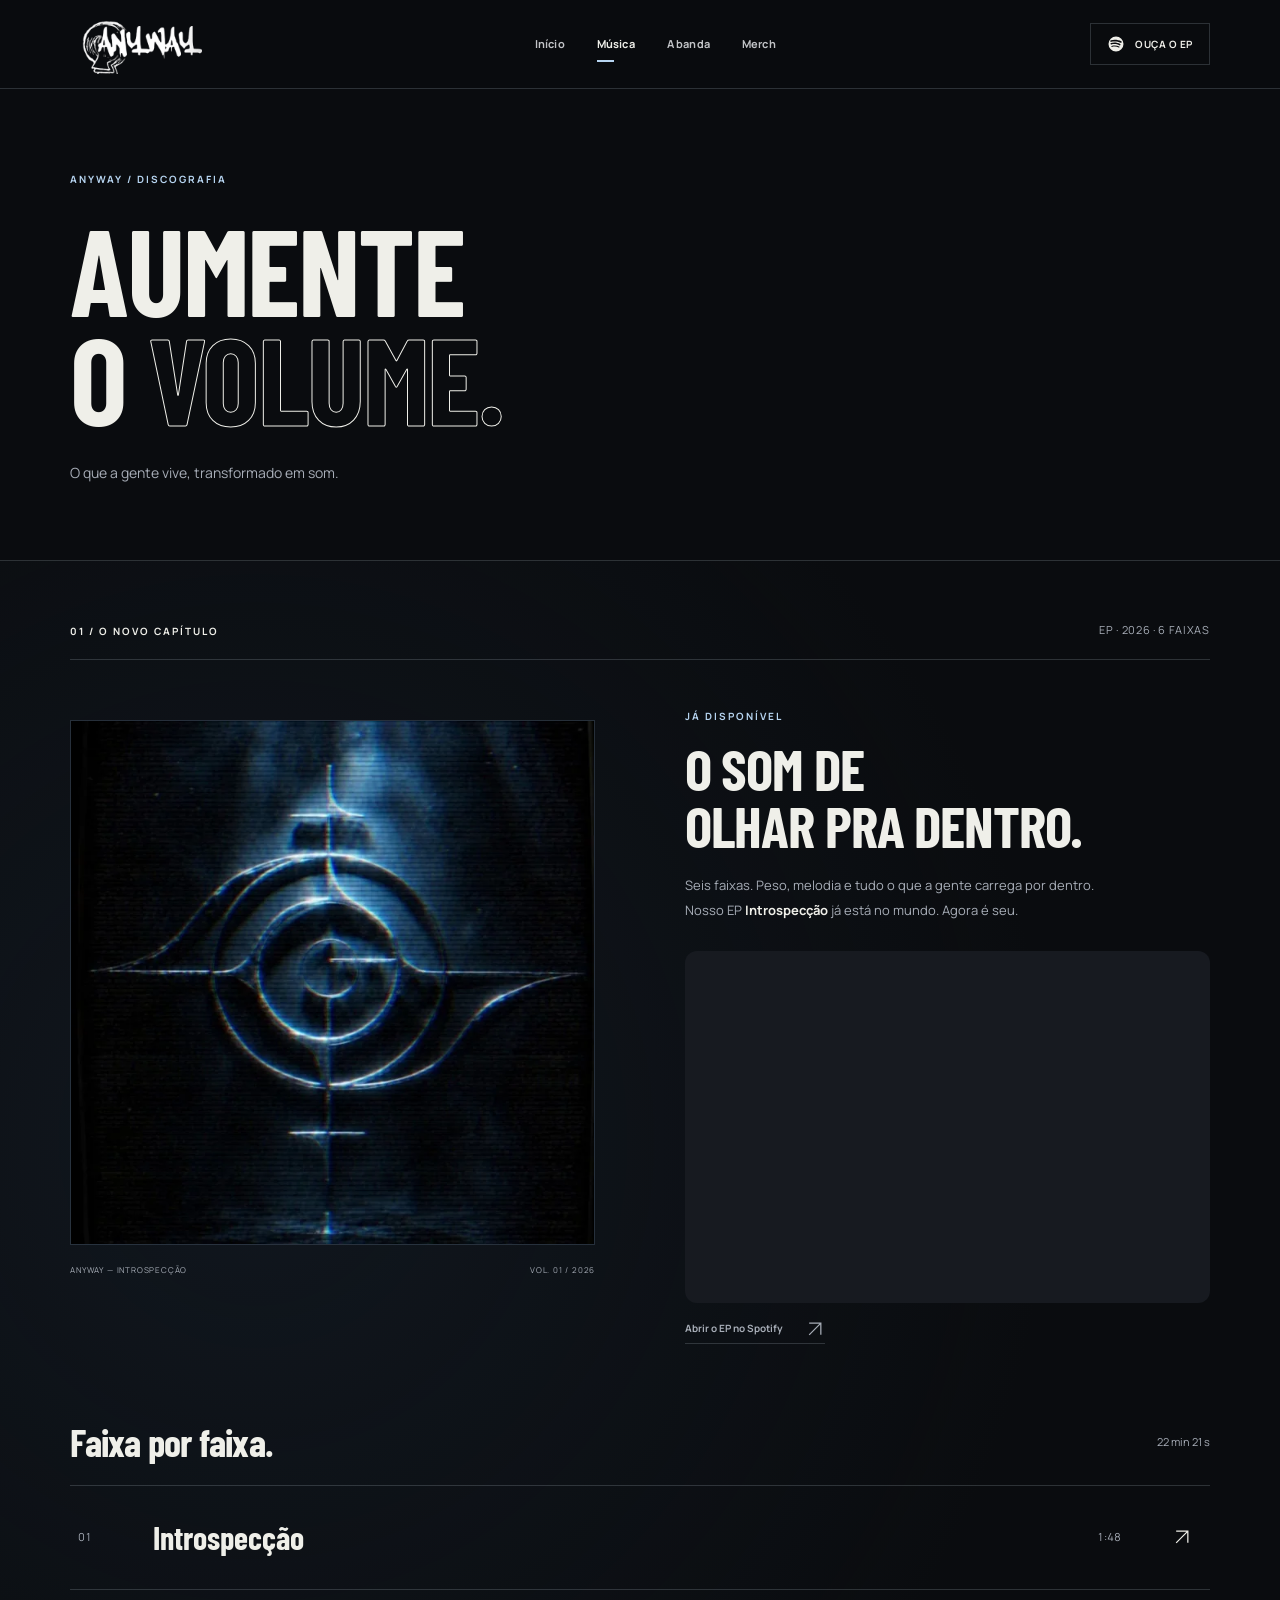
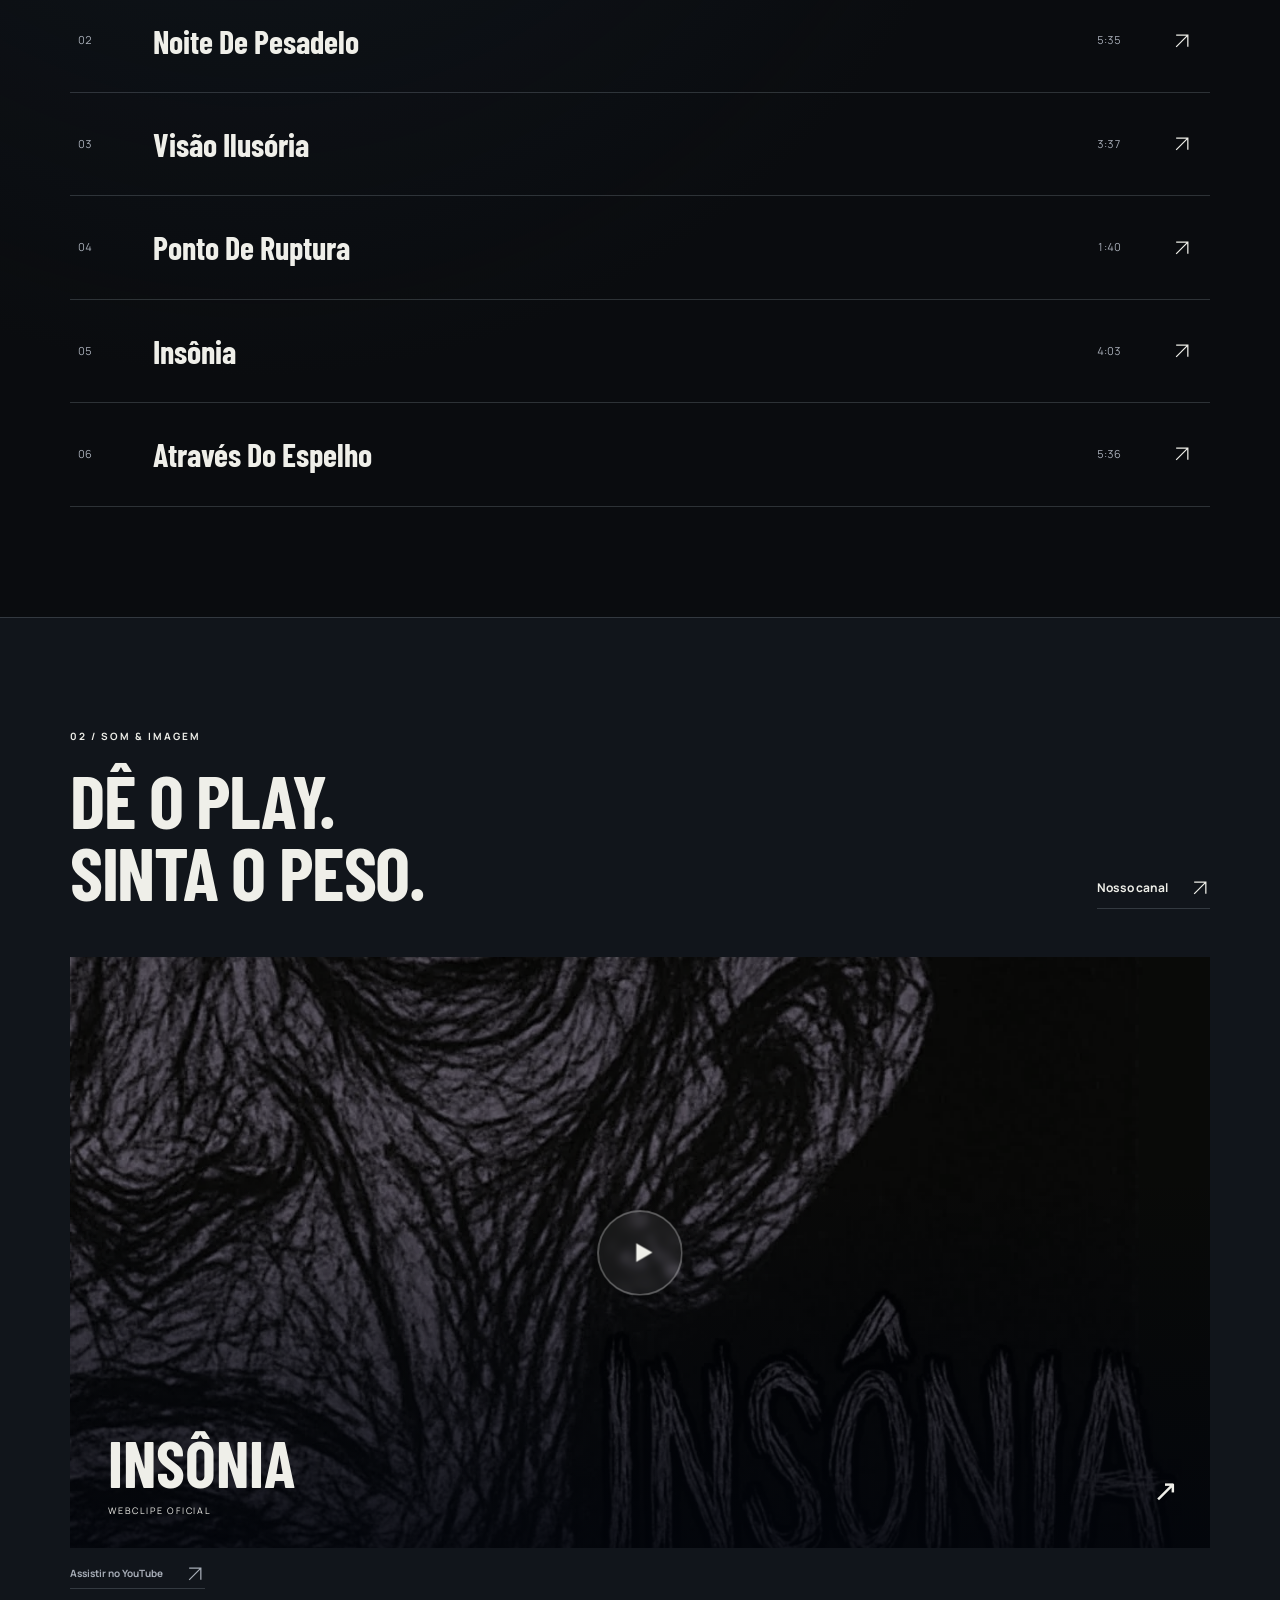
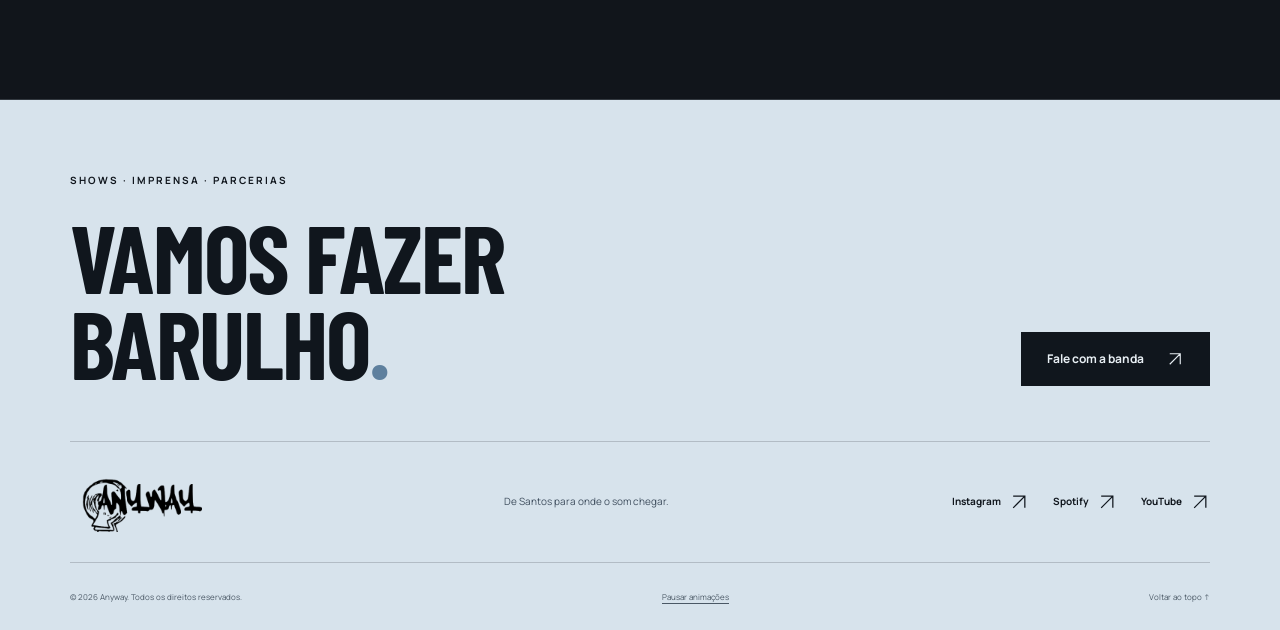
==== commit 76e3f725: "Remove retired demos and highlight remastered EP tracks Remove Os primeiros sinais and links to the " ====
--- a/lancamentos.html
+++ b/lancamentos.html
@@ -145,41 +145,6 @@
           </div>
         </div>
       </section>
-      <section class="section singles-section">
-        <div class="shell">
-          <div class="section-heading">
-            <div>
-              <p class="eyebrow">Antes do EP</p>
-              <h2>OS PRIMEIROS<br>SINAIS.</h2>
-            </div>
-            <span class="section-note">Singles</span>
-          </div>
-          <div class="singles-grid">
-            <article>
-              <div class="single-heading">
-                <span>01</span>
-                <h3>Insônia (Demo)</h3>
-              </div>
-              <iframe title="Single Insônia no Spotify" src="https://open.spotify.com/embed/track/1YH6Pzb7WUKvdwqo5PkIpc?utm_source=generator&amp;theme=0" width="100%" height="152" loading="lazy" allow="autoplay; clipboard-write; encrypted-media; fullscreen; picture-in-picture" allowfullscreen></iframe>
-              <a class="text-link" href="https://open.spotify.com/track/1YH6Pzb7WUKvdwqo5PkIpc" target="_blank" rel="noopener noreferrer">Ouvir Insônia <svg class="arrow-icon" viewbox="0 0 24 24" fill="none" stroke="currentColor" stroke-width="1.5" aria-hidden="true">
-                  <path d="M5 19 19 5M5 5h14v14"></path>
-                </svg>
-              </a>
-            </article>
-            <article>
-              <div class="single-heading">
-                <span>02</span>
-                <h3>Visão Ilusória</h3>
-              </div>
-              <iframe title="Single Visão Ilusória no Spotify" src="https://open.spotify.com/embed/track/2dRu3EhPDrCPJc0m8TDuQn?utm_source=generator&amp;theme=0" width="100%" height="152" loading="lazy" allow="autoplay; clipboard-write; encrypted-media; fullscreen; picture-in-picture" allowfullscreen></iframe>
-              <a class="text-link" href="https://open.spotify.com/track/2dRu3EhPDrCPJc0m8TDuQn" target="_blank" rel="noopener noreferrer">Ouvir Visão Ilusória <svg class="arrow-icon" viewbox="0 0 24 24" fill="none" stroke="currentColor" stroke-width="1.5" aria-hidden="true">
-                  <path d="M5 19 19 5M5 5h14v14"></path>
-                </svg>
-              </a>
-            </article>
-          </div>
-        </div>
-      </section>
       <section class="section video-section" aria-labelledby="video-title">
         <div class="shell">
           <div class="section-heading reveal">
--- a/style.css
+++ b/style.css
@@ -890,34 +890,6 @@
 .page-intro+.ep-section {
   border-top:1px solid var(--line);
   padding-top:60px;
-}
-.singles-section {
-  padding-top:0;
-}
-.singles-grid {
-  display:grid;
-  grid-template-columns:1fr 1fr;
-  gap:40px;
-}
-.singles-grid article {
-  border-top:1px solid var(--line);
-  padding-top:22px;
-}
-.single-heading {
-  display:flex;
-  align-items:center;
-  gap:20px;
-  margin-bottom:22px;
-}
-.single-heading>span {
-  font-size:10px;
-  color:var(--muted);
-}
-.single-heading h3 {
-  font-size:36px;
-}
-.singles-grid article>.text-link {
-  margin-top:12px;
 }
 .about-panorama {
   height:clamp(270px,39vw,600px);
@@ -1807,13 +1779,6 @@
   .page-intro>p:last-child {
     font-size:12px;
   }
-  .singles-grid {
-    grid-template-columns:1fr;
-    gap:35px;
-  }
-  .singles-section {
-    padding-top:0;
-  }
   .history {
     grid-template-columns:1fr;
     gap:35px;
